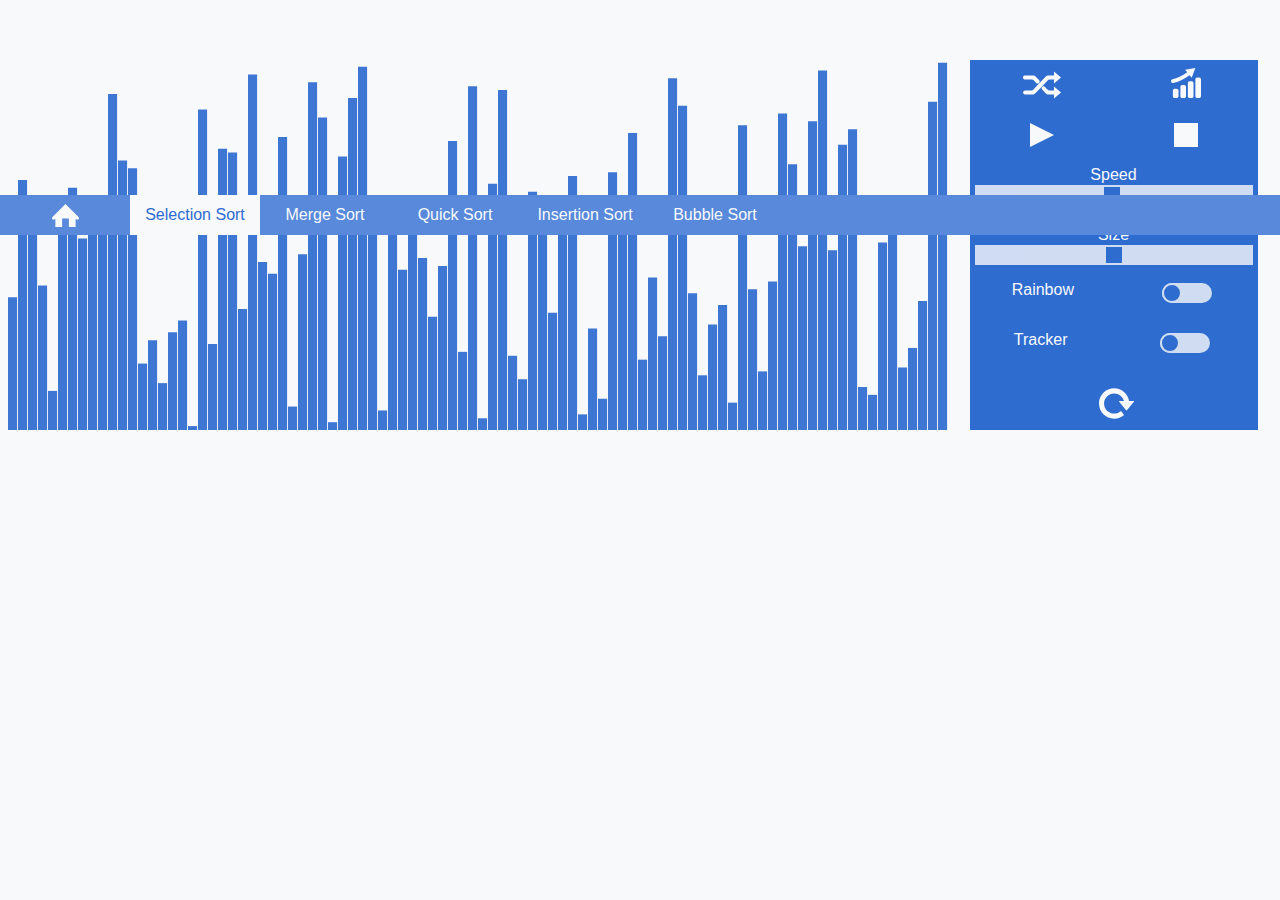
==== CondingChallenges/sorting/index.html @ 961c7ea8 "Added selection and merge sort" ====
<!DOCTYPE html>
<html lang="en">

<head>
  <meta charset="UTF-8">
  <meta name="viewport" content="width=device-width, initial-scale=1.0">
  <title> Sorting Algorithms </title>
  <link href="./sorts/css/main.css" rel="stylesheet" type="text/css">
</head>

<body>

  <nav>
    <ul>
      <li id="home">
        <svg width="27px" height="27px" viewBox="0 0 512 512">
          <path
            d="M502.625,328.563c-6.25,6.25-14.438,9.375-22.625,9.375s-16.375-3.125-22.625-9.375L448,319.188V475H320V315H192v160H64  V319.188l-9.375,9.375c-12.5,12.5-32.75,12.5-45.25,0s-12.5-32.75,0-45.25L256,36.688l246.625,246.625  C515.125,295.813,515.125,316.063,502.625,328.563z" />
        </svg>
      </li>
      <li id="Selection-sort">
        Selection Sort
      </li>
      <li id="Merge-sort">
        Merge Sort
      </li>
      <li id="Quick-sort">
        Quick Sort
      </li>
      <li id="Insertion-sort">
        Insertion Sort
      </li>
      <li id="Bubble-sort">
        Bubble Sort
      </li>
      <!-- <li id="options">
        <div>
          <svg width="32px" height="32px" viewBox="0 0 512 512">
            <path
              d="M462,280.72v-49.44l-46.414-16.48c-3.903-15.098-9.922-29.343-17.675-42.447l0.063-0.064l21.168-44.473l-34.96-34.96  l-44.471,21.167l-0.064,0.064c-13.104-7.753-27.352-13.772-42.447-17.673L280.72,50h-49.44L214.8,96.415  c-15.096,3.9-29.343,9.919-42.447,17.675l-0.064-0.066l-44.473-21.167l-34.96,34.96l21.167,44.473l0.066,0.064  c-7.755,13.104-13.774,27.352-17.675,42.447L50,231.28v49.44l46.415,16.48c3.9,15.096,9.921,29.343,17.675,42.447l-0.066,0.064  l-21.167,44.471l34.96,34.96l44.473-21.168l0.064-0.063c13.104,7.753,27.352,13.771,42.447,17.675L231.28,462h49.44l16.48-46.414  c15.096-3.903,29.343-9.922,42.447-17.675l0.064,0.063l44.471,21.168l34.96-34.96l-21.168-44.471l-0.063-0.064  c7.753-13.104,13.771-27.352,17.675-42.447L462,280.72z M256,338.4c-45.509,0-82.4-36.892-82.4-82.4c0-45.509,36.891-82.4,82.4-82.4  c45.509,0,82.4,36.891,82.4,82.4C338.4,301.509,301.509,338.4,256,338.4z" />
          </svg>
        </div>
        <div id="options-dropdown">
          <a href="#" class="dropdown-text">Dark Mode</a>
        </div>
      </li> -->
    </ul>
  </nav>

  <div id="sidebar">
    <button id="shuffle-btn">
      <svg width="100px" height="40px" viewBox="0 0 512 512">
        <path
          d="M409.434,82.96c30.04,25.7,60.08,51.42,89.971,77.29c-29.49,26.511-60.15,51.851-90.101,77.9   c0.07-17.43-0.11-34.851,0.061-52.271c-19,0.03-38-0.109-56.99,0.061c-9.13,0.02-17.72,4.58-23.87,11.16   c-54.55,56.779-109.21,113.46-163.74,170.26c-6.06,6.29-14.51,10.4-23.34,10.32c-34.689,0.22-69.39-0.17-104.069,0.229   c-12.891-0.38-23.95-12.06-23.94-24.89c-0.64-13.91,11.62-25.9,25.28-26.311c27.55-0.26,55.13,0.15,82.68-0.189   c10.05-0.061,18.9-5.92,25.24-13.32c53.72-55.939,107.5-111.83,161.25-167.75c6.04-6.59,14.72-10.65,23.68-10.85   c25.939-0.11,51.89,0.1,77.82-0.101C409.313,117.32,409.174,100.141,409.434,82.96z" />
        <path
          d="M32.764,134.48c37.5-0.311,75.131,0.03,112.69-0.08c9.68-0.43,19.54,3.2,26.12,10.43   c15.609,16.061,31.05,32.311,46.57,48.46c6.359,6.5,9.85,15.96,7.64,24.98c-2.41,11.04-12.98,19.819-24.36,19.71   c-7.729,0.35-14.85-3.59-20.54-8.48c-10.64-11.34-20.84-23.12-31.649-34.31c-6.19-6.3-15.09-9.41-23.83-9.29   c-27.99-0.12-55.98,0.08-83.971-0.09c-11.14-0.34-23.02-5.601-27.13-16.66C7.974,155.07,17.654,137.19,32.764,134.48z" />
        <path
          d="M261.554,278.17c9.67-7.729,24.83-6.609,33.36,2.32c11.689,11.98,23.13,24.21,34.83,36.18   c6.08,6.41,14.84,10.07,23.67,9.98c18.66-0.07,37.319,0.08,55.99-0.09c-0.19-17.11-0.07-34.221-0.04-51.33   c30.27,25.64,60.31,51.55,90.3,77.52c-29.95,25.95-60.061,51.71-90.221,77.41c-0.38-17.5,0.04-35.01-0.189-52.51   c-25.97-0.24-51.94-0.021-77.91-0.11c-8.95-0.08-17.57-4.35-23.56-10.91c-16.73-17.27-33.73-34.27-50.29-51.689   C247.904,304.471,250.034,286.36,261.554,278.17z" />
      </svg>
    </button>
    <button id="sort-btn">
      <svg width="100px" height="30px" viewBox="0 0 512 512" xml:space="preserve">
        <path
          d="M37.688,255.5c-1.938,0.344-3.844,0.5-5.719,0.5C16.781,256,3.313,245.125,0.5,229.688  c-3.125-17.406,8.438-34.063,25.844-37.188c78.344-14.125,162.5-54.063,250.344-118.219L239.75,29.469L416,0l-62.594,167.375  l-35.969-43.625C219.625,195.813,127.875,239.25,37.688,255.5z M96,352H64c-17.656,0-32,14.313-32,32v96c0,17.688,14.344,32,32,32  h32c17.688,0,32-14.313,32-32v-96C128,366.313,113.688,352,96,352z M352,224h-32c-17.688,0-32,14.313-32,32v224  c0,17.688,14.313,32,32,32h32c17.688,0,32-14.313,32-32V256C384,238.313,369.688,224,352,224z M480,160h-32  c-17.688,0-32,14.313-32,32v288c0,17.688,14.313,32,32,32h32c17.688,0,32-14.313,32-32V192C512,174.313,497.688,160,480,160z   M224,288h-32c-17.656,0-32,14.313-32,32v160c0,17.688,14.344,32,32,32h32c17.688,0,32-14.313,32-32V320  C256,302.313,241.688,288,224,288z" />
      </svg>
    </button>
    <button id="start-btn">
      <div class="triangle"></div>
    </button>
    <button id="stop-btn">
      <div class="square"></div>
    </button>

    <div id="speed-sld" class="slider">
      <label for="speed">Speed</label>
      <input type="range" step="1" min="1" value="50" max="100" id="speed">
    </div>

    <div id="size-sld" class="slider">
      <label for="size">Size</label>
      <input type="range" step="1" min="1" value="10" max="19" id="size">
    </div>

    <div id="color" class="checkbox">
      <label for="rainbow"> Rainbow </label>
      <input type="checkbox" id="rainbow">
    </div>

    <div id="track" class="checkbox">
      <label for="tracked"> Tracker </label>
      <input type="checkbox" id="tracked">
    </div>

    <button id="reset-btn">
      <svg width="35px" height="35px" viewBox="0 0 500 500" style="padding-left:6px;">
        <path d="M492.1,213.8h-62.2C412.6,111.5,323.6,33.5,216.5,33.5C97,33.5,0.1,130.5,0.1,250S97,466.5,216.5,466.5
	c54.5,0,104.3-20.2,142.3-53.4L314,356.2c-25.7,23.6-59.9,38.1-97.4,38.1c-79.6,0-144.3-64.7-144.3-144.3s64.7-144.3,144.3-144.3
	c67.1,0,123.4,46,139.5,108.1h-63c-7.9,0-10.3,5.1-5.3,11.2l95.8,117.9c5,6.2,13.1,6.2,18.2,0L497.6,225
	C502.4,218.9,500,213.8,492.1,213.8z" />
      </svg>

    </button>

  </div>

  <script src="./sorts/js/main.js" type="module"></script>
</body>

</html>
---- CondingChallenges/sorting/sorts/css/main.css ----
html {
  font-family: sans-serif;
}

body {
  background-color: #f7f9fb;
  transition: 500ms;
  padding: 0;
  margin: 0;
  display: grid;
  grid-template-columns: 15px auto 303px 15px;
  grid-template-rows: 40px auto;
  grid-template-areas: "nav nav nav nav" ". canvas sidebar .";
  grid-row-gap: 20px;
  grid-column-gap: 15px;
  opacity: 0;
  align-items: center;
  justify-content: center;
}

@media screen and (max-width: 635px) {
  body {
    background-color: #f7f9fb;
    transition: 500ms;
    padding: 0;
    margin: 0;
    display: grid;
    grid-template-columns: 15px auto 303px 15px;
    grid-template-rows: 40px auto auto;
    grid-template-areas: "nav nav nav nav" ". canvas canvas ." ". sidebar sidebar .";
    grid-row-gap: 20px;
    grid-column-gap: 15px;
    opacity: 0;
    align-items: center;
    justify-content: center;
  }
}
nav {
  height: 40px;
  width: 100%;
  transition: 400ms;
  grid-area: nav;
  position: fixed;
  z-index: 1;
}

nav:hover {
  grid-template-rows: 60px 300px;
  height: 60px;
}
nav:hover li {
  transform: translateY(10px);
}
nav:hover #home svg {
  width: 35px;
  height: 35px;
}
nav:hover #options svg {
  width: 39px;
  height: 39px;
}

ul {
  transition: 400ms;
  list-style-type: none;
  background-color: #5889DA;
  margin: 0;
  padding: 0;
  width: 100%;
  height: 100%;
  display: grid;
  grid-template-columns: repeat(6, 130px) auto 45px 10px;
  grid-template-rows: 40px;
  grid-template-areas: "home selection merge quick insertion bubble . options .";
}

li {
  transition: 400ms;
  display: flex;
  justify-content: center;
  align-items: center;
  color: #f7f9fb;
  background-color: #5889DA;
  font-size: 16px;
  cursor: default;
}

li:hover {
  background-color: #f7f9fb;
  color: #2F6CD0;
}
li:hover svg {
  fill: #5889DA;
}

li:active {
  background-color: #2F6CD0;
  color: #f7f9fb;
}
li:active svg {
  fill: #f7f9fb;
}

#home {
  grid-area: home;
}

#Selection-sort {
  grid-area: selection;
}

#Merge-sort {
  grid-area: merge;
}

#Quick-sort {
  grid-area: quick;
}

#Insertion-sort {
  grid-area: insertion;
}

#options {
  grid-area: options;
  display: inline-block;
  padding-top: 3px;
}

#options:hover #options-dropdown {
  height: auto;
}

#Bubble-sort {
  grid-area: bubble;
}

canvas {
  transition: 600ms;
  grid-area: canvas;
  opacity: 0;
}

.nav-active {
  background-color: #f7f9fb;
  color: #2F6CD0;
}

#sidebar {
  grid-area: sidebar;
  padding-right: 15px;
  display: grid;
  grid-template-columns: 50% 50%;
  grid-template-rows: repeat(2, 50px) repeat(2, 60px) repeat(3, 50px);
  grid-template-areas: "shuffle sort" "start stop" "speed speed" "size size" "color color" "track track" "reset reset";
  align-content: center;
  justify-content: stretch;
}

button {
  outline: none;
  transition: 500ms;
  border: none;
  border-color: #2F6CD0;
  border-width: 4px;
  border-style: solid;
  background-color: #2F6CD0;
  color: #f7f9fb;
  width: 100%;
  height: 50px;
  font-size: 16px;
}

button:hover {
  background-color: #f7f9fb;
  color: #2F6CD0;
}
button:hover .triangle {
  border-left: 24px solid #2F6CD0;
}
button:hover .square {
  background-color: #2F6CD0;
}
button:hover svg {
  padding-top: 0;
  fill: #2F6CD0;
}

button:active {
  background-color: #2F6CD0;
  color: #f7f9fb;
}
button:active .triangle {
  border-left: 24px solid #f7f9fb;
}
button:active .square {
  background-color: #f7f9fb;
}
button:active svg {
  fill: #f7f9fb;
}

input[type=range] {
  transition: 300ms;
  -webkit-appearance: none;
  -moz-appearance: none;
  appearance: none;
  margin: 0;
  height: 20px;
  width: 100%;
  background-color: #f7f9fb;
  opacity: 0.8;
}

input:hover {
  opacity: 1;
}

input::-webkit-slider-thumb {
  transition: 100ms;
  -webkit-appearance: none;
  -moz-appearance: none;
  appearance: none;
  background-color: #2F6CD0;
  width: 20px;
  height: 20px;
  border-style: solid;
  border-color: #f7f9fb;
  border-width: 2px;
}

input::-webkit-slider-thumb:hover {
  border-style: solid;
  border-color: #f7f9fb;
  border-width: 0px;
}

label {
  height: 20px;
  display: flex;
  justify-content: center;
  align-items: center;
}

.slider {
  padding: 5px 5px;
  background-color: #2F6CD0;
  color: #f7f9fb;
  text-align: center;
}

#shuffle-btn {
  grid-area: shuffle;
}

#sort-btn {
  grid-area: sort;
}

#start-btn {
  grid-area: start;
}

#stop-btn {
  grid-area: stop;
}

#speed-sld {
  grid-area: speed;
}

#size-sld {
  grid-area: size;
}

#reset-btn {
  grid-area: reset;
}

#color {
  grid-area: color;
}

#track {
  grid-area: track;
}

.checkbox {
  background-color: #2F6CD0;
  color: #f7f9fb;
  display: flex;
  justify-content: space-around;
}

input[type=checkbox] {
  transition: 500ms;
  -webkit-appearance: none;
  -moz-appearance: none;
  appearance: none;
  outline: none;
  width: 50px;
  height: 20px;
  background-color: #f7f9fb;
  border-radius: 20px;
  opacity: 0.8;
}

input[type=checkbox]::before {
  transition: 300ms;
  display: inline-block;
  content: "";
  width: 16px;
  height: 16px;
  border-radius: 100%;
  background-color: #2F6CD0;
  border-style: solid;
  border-color: #f7f9fb;
  border-width: 2px;
  transform: translateX(0);
}

input[type=checkbox]:hover {
  opacity: 1;
}

input[type=checkbox]:checked:before {
  display: inline-block;
  transform: translateX(30px);
}

.triangle {
  width: 0;
  height: 0;
  border-top: 12px solid transparent;
  border-left: 24px solid #f7f9fb;
  border-bottom: 12px solid transparent;
  margin: auto;
}

.square {
  height: 24px;
  width: 24px;
  background-color: #f7f9fb;
  margin: auto;
}

svg {
  transition: 400ms;
  fill: #f7f9fb;
}

#options-dropdown {
  transition: 300ms;
  height: 0px;
  width: 160px;
  position: absolute;
  right: 0;
  z-index: 1;
  overflow: hidden;
  background-color: #2F6CD0;
}

.dropdown-text {
  height: 100px;
}

/*# sourceMappingURL=main.css.map */
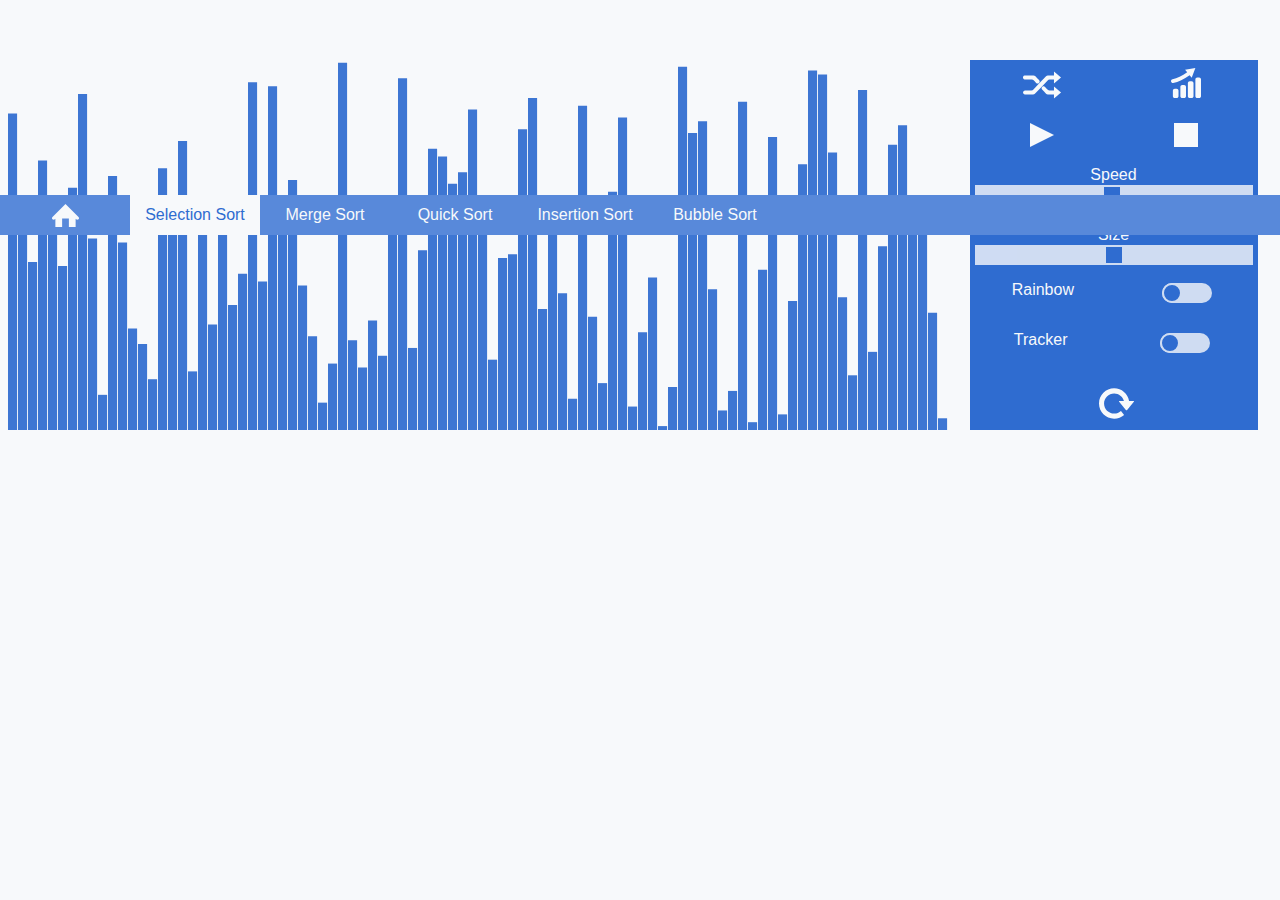
==== commit 2eb72a58: "All sorting algorithms are done" ====
--- a/CondingChallenges/sorting/index.html
+++ b/CondingChallenges/sorting/index.html
@@ -33,17 +33,6 @@
       <li id="Bubble-sort">
         Bubble Sort
       </li>
-      <!-- <li id="options">
-        <div>
-          <svg width="32px" height="32px" viewBox="0 0 512 512">
-            <path
-              d="M462,280.72v-49.44l-46.414-16.48c-3.903-15.098-9.922-29.343-17.675-42.447l0.063-0.064l21.168-44.473l-34.96-34.96  l-44.471,21.167l-0.064,0.064c-13.104-7.753-27.352-13.772-42.447-17.673L280.72,50h-49.44L214.8,96.415  c-15.096,3.9-29.343,9.919-42.447,17.675l-0.064-0.066l-44.473-21.167l-34.96,34.96l21.167,44.473l0.066,0.064  c-7.755,13.104-13.774,27.352-17.675,42.447L50,231.28v49.44l46.415,16.48c3.9,15.096,9.921,29.343,17.675,42.447l-0.066,0.064  l-21.167,44.471l34.96,34.96l44.473-21.168l0.064-0.063c13.104,7.753,27.352,13.771,42.447,17.675L231.28,462h49.44l16.48-46.414  c15.096-3.903,29.343-9.922,42.447-17.675l0.064,0.063l44.471,21.168l34.96-34.96l-21.168-44.471l-0.063-0.064  c7.753-13.104,13.771-27.352,17.675-42.447L462,280.72z M256,338.4c-45.509,0-82.4-36.892-82.4-82.4c0-45.509,36.891-82.4,82.4-82.4  c45.509,0,82.4,36.891,82.4,82.4C338.4,301.509,301.509,338.4,256,338.4z" />
-          </svg>
-        </div>
-        <div id="options-dropdown">
-          <a href="#" class="dropdown-text">Dark Mode</a>
-        </div>
-      </li> -->
     </ul>
   </nav>
 
--- a/CondingChallenges/sorting/sorts/css/main.css
+++ b/CondingChallenges/sorting/sorts/css/main.css
@@ -349,19 +349,4 @@
   fill: #f7f9fb;
 }
 
-#options-dropdown {
-  transition: 300ms;
-  height: 0px;
-  width: 160px;
-  position: absolute;
-  right: 0;
-  z-index: 1;
-  overflow: hidden;
-  background-color: #2F6CD0;
-}
-
-.dropdown-text {
-  height: 100px;
-}
-
 /*# sourceMappingURL=main.css.map */
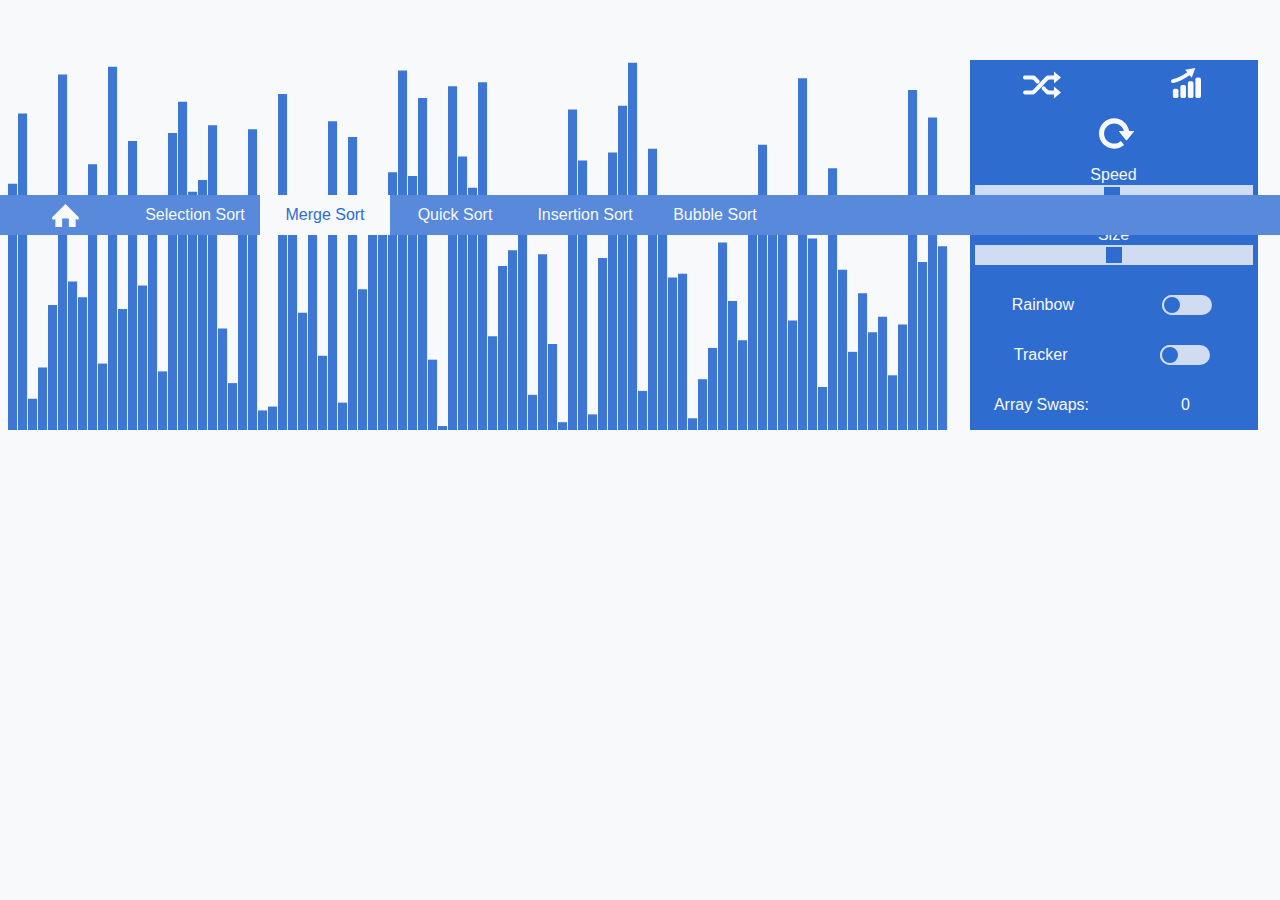
==== commit 469193ec: "Fixed all issues, added array comparison tracker to html" ====
--- a/CondingChallenges/sorting/index.html
+++ b/CondingChallenges/sorting/index.html
@@ -47,17 +47,12 @@
           d="M261.554,278.17c9.67-7.729,24.83-6.609,33.36,2.32c11.689,11.98,23.13,24.21,34.83,36.18   c6.08,6.41,14.84,10.07,23.67,9.98c18.66-0.07,37.319,0.08,55.99-0.09c-0.19-17.11-0.07-34.221-0.04-51.33   c30.27,25.64,60.31,51.55,90.3,77.52c-29.95,25.95-60.061,51.71-90.221,77.41c-0.38-17.5,0.04-35.01-0.189-52.51   c-25.97-0.24-51.94-0.021-77.91-0.11c-8.95-0.08-17.57-4.35-23.56-10.91c-16.73-17.27-33.73-34.27-50.29-51.689   C247.904,304.471,250.034,286.36,261.554,278.17z" />
       </svg>
     </button>
+
     <button id="sort-btn">
       <svg width="100px" height="30px" viewBox="0 0 512 512" xml:space="preserve">
         <path
           d="M37.688,255.5c-1.938,0.344-3.844,0.5-5.719,0.5C16.781,256,3.313,245.125,0.5,229.688  c-3.125-17.406,8.438-34.063,25.844-37.188c78.344-14.125,162.5-54.063,250.344-118.219L239.75,29.469L416,0l-62.594,167.375  l-35.969-43.625C219.625,195.813,127.875,239.25,37.688,255.5z M96,352H64c-17.656,0-32,14.313-32,32v96c0,17.688,14.344,32,32,32  h32c17.688,0,32-14.313,32-32v-96C128,366.313,113.688,352,96,352z M352,224h-32c-17.688,0-32,14.313-32,32v224  c0,17.688,14.313,32,32,32h32c17.688,0,32-14.313,32-32V256C384,238.313,369.688,224,352,224z M480,160h-32  c-17.688,0-32,14.313-32,32v288c0,17.688,14.313,32,32,32h32c17.688,0,32-14.313,32-32V192C512,174.313,497.688,160,480,160z   M224,288h-32c-17.656,0-32,14.313-32,32v160c0,17.688,14.344,32,32,32h32c17.688,0,32-14.313,32-32V320  C256,302.313,241.688,288,224,288z" />
       </svg>
-    </button>
-    <button id="start-btn">
-      <div class="triangle"></div>
-    </button>
-    <button id="stop-btn">
-      <div class="square"></div>
     </button>
 
     <div id="speed-sld" class="slider">
@@ -80,6 +75,12 @@
       <input type="checkbox" id="tracked">
     </div>
 
+    <div id="swap">
+    Array Swaps:
+    </div>
+
+    <div id="swap-counter">0</div>
+
     <button id="reset-btn">
       <svg width="35px" height="35px" viewBox="0 0 500 500" style="padding-left:6px;">
         <path d="M492.1,213.8h-62.2C412.6,111.5,323.6,33.5,216.5,33.5C97,33.5,0.1,130.5,0.1,250S97,466.5,216.5,466.5
@@ -87,7 +88,6 @@
 	c67.1,0,123.4,46,139.5,108.1h-63c-7.9,0-10.3,5.1-5.3,11.2l95.8,117.9c5,6.2,13.1,6.2,18.2,0L497.6,225
 	C502.4,218.9,500,213.8,492.1,213.8z" />
       </svg>
-
     </button>
 
   </div>
--- a/CondingChallenges/sorting/sorts/css/main.css
+++ b/CondingChallenges/sorting/sorts/css/main.css
@@ -148,13 +148,12 @@
 
 #sidebar {
   grid-area: sidebar;
+  place-self: center stretch;
   padding-right: 15px;
   display: grid;
   grid-template-columns: 50% 50%;
   grid-template-rows: repeat(2, 50px) repeat(2, 60px) repeat(3, 50px);
-  grid-template-areas: "shuffle sort" "start stop" "speed speed" "size size" "color color" "track track" "reset reset";
-  align-content: center;
-  justify-content: stretch;
+  grid-template-areas: "shuffle sort" "reset reset" "speed speed" "size size" "color color" "track track" "swap count";
 }
 
 button {
@@ -285,11 +284,31 @@
   grid-area: track;
 }
 
+#swap {
+  grid-area: swap;
+  background-color: #2F6CD0;
+  color: #f7f9fb;
+  display: flex;
+  justify-content: space-evenly;
+  align-items: center;
+}
+
+#swap-counter {
+  grid-area: count;
+  background-color: #2F6CD0;
+  color: #f7f9fb;
+  display: flex;
+  justify-content: space-evenly;
+  align-items: center;
+  font-size: 16px;
+}
+
 .checkbox {
   background-color: #2F6CD0;
   color: #f7f9fb;
   display: flex;
   justify-content: space-around;
+  align-items: center;
 }
 
 input[type=checkbox] {
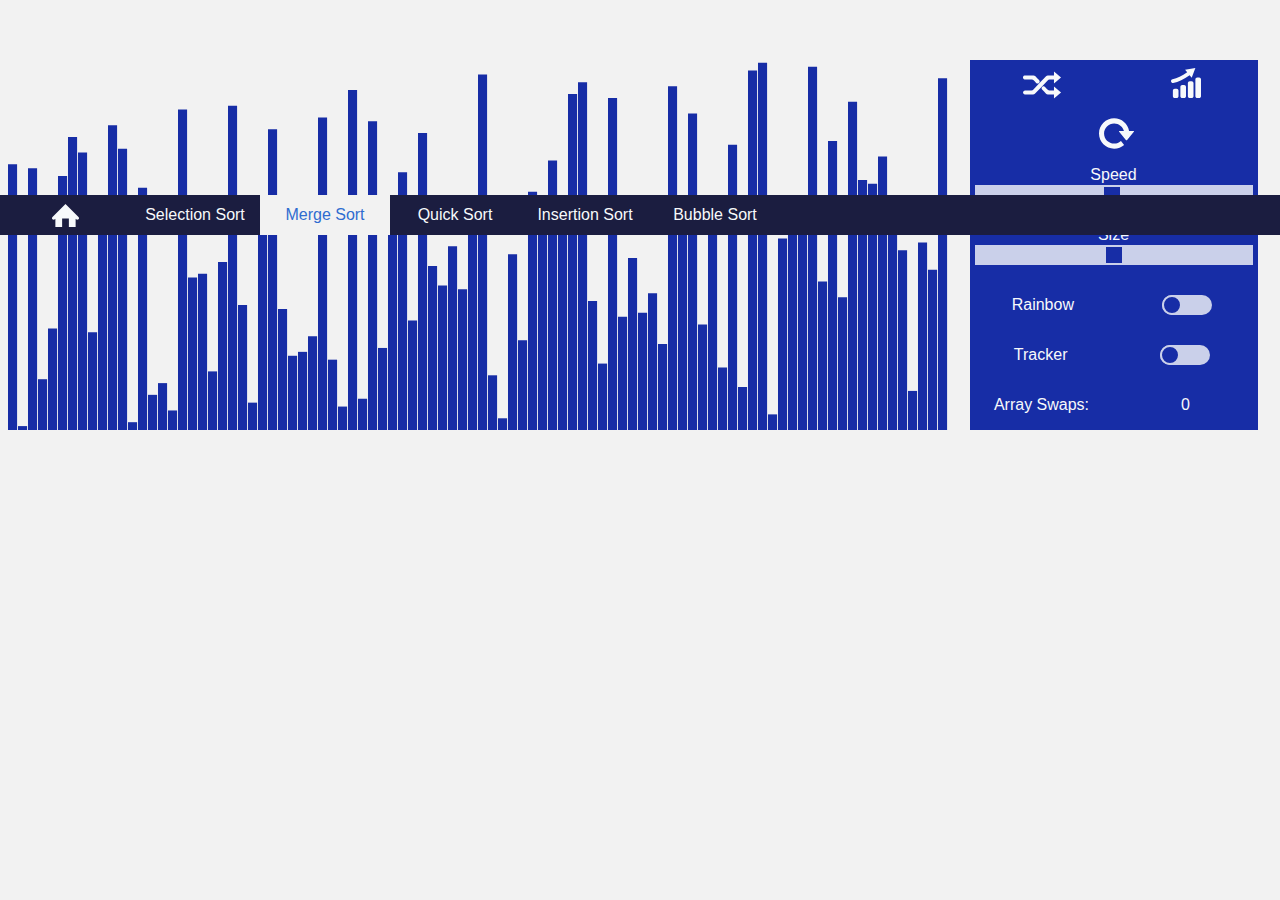
==== commit c0545f22: "Finished Logic" ====
--- a/CondingChallenges/sorting/index.html
+++ b/CondingChallenges/sorting/index.html
@@ -39,11 +39,11 @@
   <div id="sidebar">
     <button id="shuffle-btn">
       <svg width="100px" height="40px" viewBox="0 0 512 512">
-        <path
+        <path class="shuffle-path"
           d="M409.434,82.96c30.04,25.7,60.08,51.42,89.971,77.29c-29.49,26.511-60.15,51.851-90.101,77.9   c0.07-17.43-0.11-34.851,0.061-52.271c-19,0.03-38-0.109-56.99,0.061c-9.13,0.02-17.72,4.58-23.87,11.16   c-54.55,56.779-109.21,113.46-163.74,170.26c-6.06,6.29-14.51,10.4-23.34,10.32c-34.689,0.22-69.39-0.17-104.069,0.229   c-12.891-0.38-23.95-12.06-23.94-24.89c-0.64-13.91,11.62-25.9,25.28-26.311c27.55-0.26,55.13,0.15,82.68-0.189   c10.05-0.061,18.9-5.92,25.24-13.32c53.72-55.939,107.5-111.83,161.25-167.75c6.04-6.59,14.72-10.65,23.68-10.85   c25.939-0.11,51.89,0.1,77.82-0.101C409.313,117.32,409.174,100.141,409.434,82.96z" />
-        <path
+        <path class="shuffle-path"
           d="M32.764,134.48c37.5-0.311,75.131,0.03,112.69-0.08c9.68-0.43,19.54,3.2,26.12,10.43   c15.609,16.061,31.05,32.311,46.57,48.46c6.359,6.5,9.85,15.96,7.64,24.98c-2.41,11.04-12.98,19.819-24.36,19.71   c-7.729,0.35-14.85-3.59-20.54-8.48c-10.64-11.34-20.84-23.12-31.649-34.31c-6.19-6.3-15.09-9.41-23.83-9.29   c-27.99-0.12-55.98,0.08-83.971-0.09c-11.14-0.34-23.02-5.601-27.13-16.66C7.974,155.07,17.654,137.19,32.764,134.48z" />
-        <path
+        <path class="shuffle-path" 
           d="M261.554,278.17c9.67-7.729,24.83-6.609,33.36,2.32c11.689,11.98,23.13,24.21,34.83,36.18   c6.08,6.41,14.84,10.07,23.67,9.98c18.66-0.07,37.319,0.08,55.99-0.09c-0.19-17.11-0.07-34.221-0.04-51.33   c30.27,25.64,60.31,51.55,90.3,77.52c-29.95,25.95-60.061,51.71-90.221,77.41c-0.38-17.5,0.04-35.01-0.189-52.51   c-25.97-0.24-51.94-0.021-77.91-0.11c-8.95-0.08-17.57-4.35-23.56-10.91c-16.73-17.27-33.73-34.27-50.29-51.689   C247.904,304.471,250.034,286.36,261.554,278.17z" />
       </svg>
     </button>
--- a/CondingChallenges/sorting/sorts/css/main.css
+++ b/CondingChallenges/sorting/sorts/css/main.css
@@ -3,8 +3,8 @@
 }
 
 body {
-  background-color: #f7f9fb;
-  transition: 500ms;
+  background-color: #F2F2F2;
+  transition: 500ms ease-out;
   padding: 0;
   margin: 0;
   display: grid;
@@ -20,8 +20,8 @@
 
 @media screen and (max-width: 635px) {
   body {
-    background-color: #f7f9fb;
-    transition: 500ms;
+    background-color: #F2F2F2;
+    transition: 500ms ease-out;
     padding: 0;
     margin: 0;
     display: grid;
@@ -38,7 +38,7 @@
 nav {
   height: 40px;
   width: 100%;
-  transition: 400ms;
+  transition: 300ms ease-out;
   grid-area: nav;
   position: fixed;
   z-index: 1;
@@ -61,9 +61,9 @@
 }
 
 ul {
-  transition: 400ms;
+  transition: 300ms ease-out;
   list-style-type: none;
-  background-color: #5889DA;
+  background-color: #1B1D40;
   margin: 0;
   padding: 0;
   width: 100%;
@@ -75,30 +75,30 @@
 }
 
 li {
-  transition: 400ms;
+  transition: 300ms ease-out;
   display: flex;
   justify-content: center;
   align-items: center;
   color: #f7f9fb;
-  background-color: #5889DA;
+  background-color: #1B1D40;
   font-size: 16px;
   cursor: default;
 }
 
 li:hover {
-  background-color: #f7f9fb;
+  background-color: #F2F2F2;
   color: #2F6CD0;
 }
 li:hover svg {
-  fill: #5889DA;
+  fill: #1B1D40;
 }
 
 li:active {
-  background-color: #2F6CD0;
-  color: #f7f9fb;
+  background-color: #1B1D40;
+  color: #F2F2F2;
 }
 li:active svg {
-  fill: #f7f9fb;
+  fill: #F2F2F2;
 }
 
 #home {
@@ -136,13 +136,13 @@
 }
 
 canvas {
-  transition: 600ms;
+  transition: 500ms ease-out;
   grid-area: canvas;
   opacity: 0;
 }
 
 .nav-active {
-  background-color: #f7f9fb;
+  background-color: #F2F2F2;
   color: #2F6CD0;
 }
 
@@ -158,12 +158,12 @@
 
 button {
   outline: none;
-  transition: 500ms;
+  transition: 300ms ease-out;
   border: none;
-  border-color: #2F6CD0;
+  border-color: #172DA6;
   border-width: 4px;
   border-style: solid;
-  background-color: #2F6CD0;
+  background-color: #172DA6;
   color: #f7f9fb;
   width: 100%;
   height: 50px;
@@ -172,35 +172,35 @@
 
 button:hover {
   background-color: #f7f9fb;
-  color: #2F6CD0;
+  color: #172DA6;
 }
 button:hover .triangle {
-  border-left: 24px solid #2F6CD0;
+  border-left: 24px solid #172DA6;
 }
 button:hover .square {
-  background-color: #2F6CD0;
+  background-color: #172DA6;
 }
 button:hover svg {
   padding-top: 0;
-  fill: #2F6CD0;
+  fill: #172DA6;
 }
 
 button:active {
-  background-color: #2F6CD0;
+  background-color: #172DA6;
   color: #f7f9fb;
 }
 button:active .triangle {
-  border-left: 24px solid #f7f9fb;
+  border-left: 24px solid #F2F2F2;
 }
 button:active .square {
-  background-color: #f7f9fb;
+  background-color: #F2F2F2;
 }
 button:active svg {
-  fill: #f7f9fb;
+  fill: #F2F2F2;
 }
 
 input[type=range] {
-  transition: 300ms;
+  transition: 300ms ease-out;
   -webkit-appearance: none;
   -moz-appearance: none;
   appearance: none;
@@ -216,11 +216,11 @@
 }
 
 input::-webkit-slider-thumb {
-  transition: 100ms;
+  transition: 300ms ease-out;
   -webkit-appearance: none;
   -moz-appearance: none;
   appearance: none;
-  background-color: #2F6CD0;
+  background-color: #172DA6;
   width: 20px;
   height: 20px;
   border-style: solid;
@@ -243,7 +243,7 @@
 
 .slider {
   padding: 5px 5px;
-  background-color: #2F6CD0;
+  background-color: #172DA6;
   color: #f7f9fb;
   text-align: center;
 }
@@ -276,6 +276,13 @@
   grid-area: reset;
 }
 
+#reset-btn:hover svg {
+  transform: rotate(180deg);
+}
+#reset-btn:hover:active svg {
+  transform: rotate(360deg);
+}
+
 #color {
   grid-area: color;
 }
@@ -286,7 +293,7 @@
 
 #swap {
   grid-area: swap;
-  background-color: #2F6CD0;
+  background-color: #172DA6;
   color: #f7f9fb;
   display: flex;
   justify-content: space-evenly;
@@ -295,7 +302,7 @@
 
 #swap-counter {
   grid-area: count;
-  background-color: #2F6CD0;
+  background-color: #172DA6;
   color: #f7f9fb;
   display: flex;
   justify-content: space-evenly;
@@ -304,7 +311,7 @@
 }
 
 .checkbox {
-  background-color: #2F6CD0;
+  background-color: #172DA6;
   color: #f7f9fb;
   display: flex;
   justify-content: space-around;
@@ -312,7 +319,7 @@
 }
 
 input[type=checkbox] {
-  transition: 500ms;
+  transition: 300ms ease-out;
   -webkit-appearance: none;
   -moz-appearance: none;
   appearance: none;
@@ -325,13 +332,13 @@
 }
 
 input[type=checkbox]::before {
-  transition: 300ms;
+  transition: 300ms ease-out;
   display: inline-block;
   content: "";
   width: 16px;
   height: 16px;
   border-radius: 100%;
-  background-color: #2F6CD0;
+  background-color: #172DA6;
   border-style: solid;
   border-color: #f7f9fb;
   border-width: 2px;
@@ -364,7 +371,7 @@
 }
 
 svg {
-  transition: 400ms;
+  transition: 300ms ease-out;
   fill: #f7f9fb;
 }
 
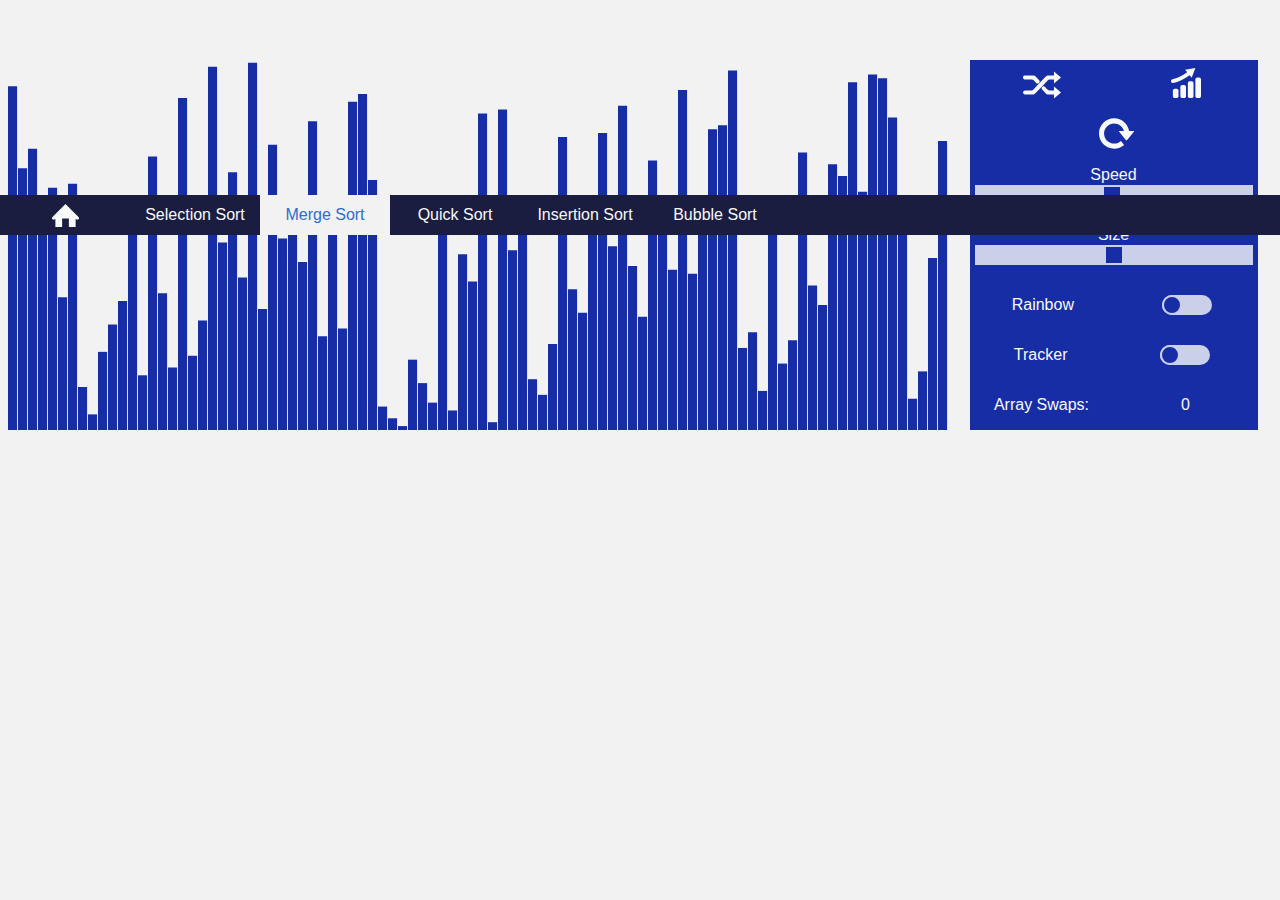
==== commit 816129d6: "TO-DO" ====
--- a/CondingChallenges/sorting/index.html
+++ b/CondingChallenges/sorting/index.html
@@ -43,7 +43,7 @@
           d="M409.434,82.96c30.04,25.7,60.08,51.42,89.971,77.29c-29.49,26.511-60.15,51.851-90.101,77.9   c0.07-17.43-0.11-34.851,0.061-52.271c-19,0.03-38-0.109-56.99,0.061c-9.13,0.02-17.72,4.58-23.87,11.16   c-54.55,56.779-109.21,113.46-163.74,170.26c-6.06,6.29-14.51,10.4-23.34,10.32c-34.689,0.22-69.39-0.17-104.069,0.229   c-12.891-0.38-23.95-12.06-23.94-24.89c-0.64-13.91,11.62-25.9,25.28-26.311c27.55-0.26,55.13,0.15,82.68-0.189   c10.05-0.061,18.9-5.92,25.24-13.32c53.72-55.939,107.5-111.83,161.25-167.75c6.04-6.59,14.72-10.65,23.68-10.85   c25.939-0.11,51.89,0.1,77.82-0.101C409.313,117.32,409.174,100.141,409.434,82.96z" />
         <path class="shuffle-path"
           d="M32.764,134.48c37.5-0.311,75.131,0.03,112.69-0.08c9.68-0.43,19.54,3.2,26.12,10.43   c15.609,16.061,31.05,32.311,46.57,48.46c6.359,6.5,9.85,15.96,7.64,24.98c-2.41,11.04-12.98,19.819-24.36,19.71   c-7.729,0.35-14.85-3.59-20.54-8.48c-10.64-11.34-20.84-23.12-31.649-34.31c-6.19-6.3-15.09-9.41-23.83-9.29   c-27.99-0.12-55.98,0.08-83.971-0.09c-11.14-0.34-23.02-5.601-27.13-16.66C7.974,155.07,17.654,137.19,32.764,134.48z" />
-        <path class="shuffle-path" 
+        <path class="shuffle-path"
           d="M261.554,278.17c9.67-7.729,24.83-6.609,33.36,2.32c11.689,11.98,23.13,24.21,34.83,36.18   c6.08,6.41,14.84,10.07,23.67,9.98c18.66-0.07,37.319,0.08,55.99-0.09c-0.19-17.11-0.07-34.221-0.04-51.33   c30.27,25.64,60.31,51.55,90.3,77.52c-29.95,25.95-60.061,51.71-90.221,77.41c-0.38-17.5,0.04-35.01-0.189-52.51   c-25.97-0.24-51.94-0.021-77.91-0.11c-8.95-0.08-17.57-4.35-23.56-10.91c-16.73-17.27-33.73-34.27-50.29-51.689   C247.904,304.471,250.034,286.36,261.554,278.17z" />
       </svg>
     </button>
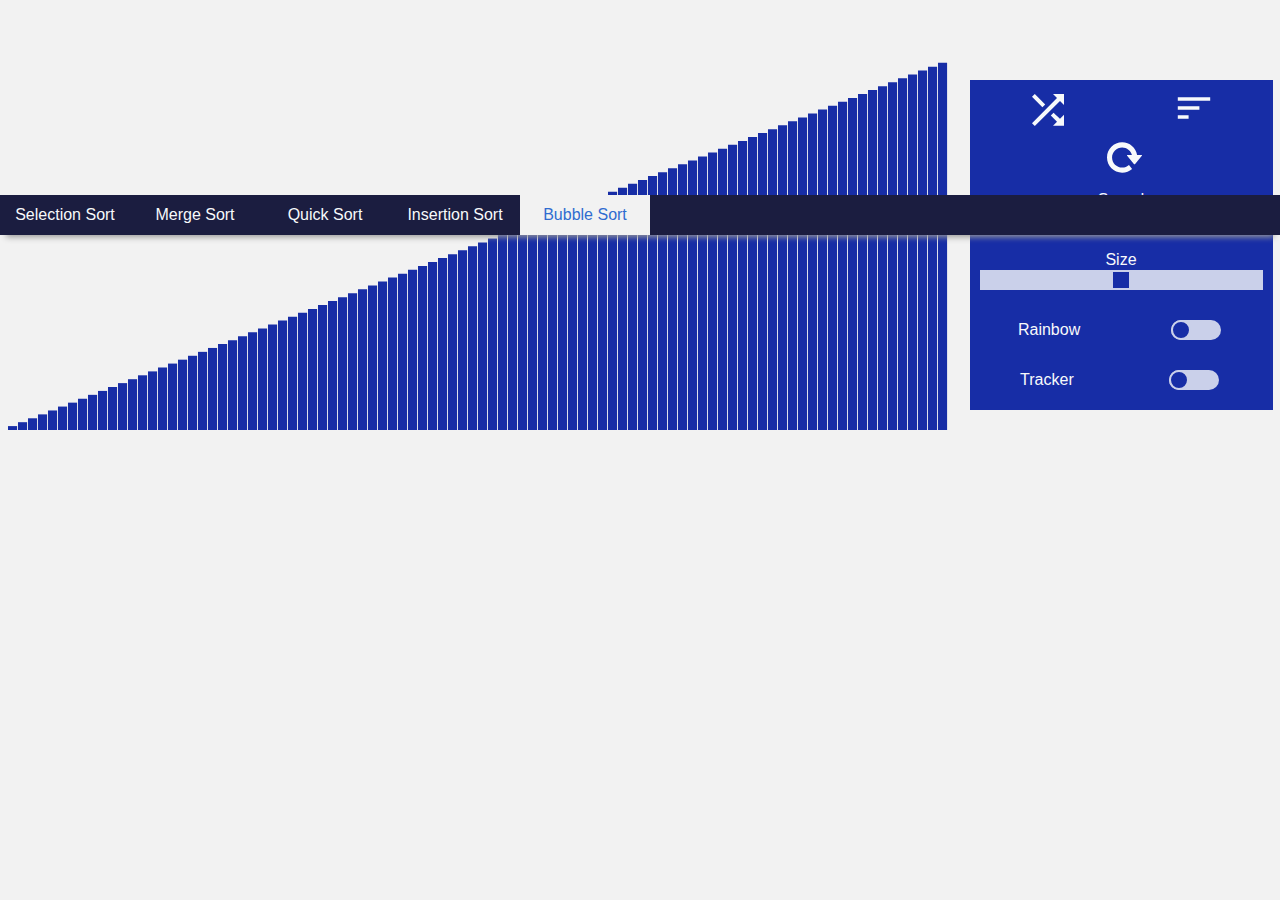
==== commit 999bc700: "Organised fole system" ====
--- a/CondingChallenges/sorting/index.html
+++ b/CondingChallenges/sorting/index.html
@@ -2,97 +2,82 @@
 <html lang="en">
 
 <head>
-  <meta charset="UTF-8">
-  <meta name="viewport" content="width=device-width, initial-scale=1.0">
-  <title> Sorting Algorithms </title>
-  <link href="./sorts/css/main.css" rel="stylesheet" type="text/css">
+    <meta charset="UTF-8">
+    <meta name="viewport" content="width=device-width, initial-scale=1.0">
+    <title> Sorting Algorithms </title>
+    <link href="./css/main.css" rel="stylesheet" type="text/css">
 </head>
 
 <body>
 
-  <nav>
-    <ul>
-      <li id="home">
-        <svg width="27px" height="27px" viewBox="0 0 512 512">
-          <path
-            d="M502.625,328.563c-6.25,6.25-14.438,9.375-22.625,9.375s-16.375-3.125-22.625-9.375L448,319.188V475H320V315H192v160H64  V319.188l-9.375,9.375c-12.5,12.5-32.75,12.5-45.25,0s-12.5-32.75,0-45.25L256,36.688l246.625,246.625  C515.125,295.813,515.125,316.063,502.625,328.563z" />
-        </svg>
-      </li>
-      <li id="Selection-sort">
-        Selection Sort
-      </li>
-      <li id="Merge-sort">
-        Merge Sort
-      </li>
-      <li id="Quick-sort">
-        Quick Sort
-      </li>
-      <li id="Insertion-sort">
-        Insertion Sort
-      </li>
-      <li id="Bubble-sort">
-        Bubble Sort
-      </li>
-    </ul>
-  </nav>
+    <nav>
+        <ul class="row">
+            <li id="Selection-sort" class="nav-element">
+                Selection Sort
+            </li>
+            <li id="Merge-sort" class="nav-element">
+                Merge Sort
+            </li>
+            <li id="Quick-sort" class="nav-element">
+                Quick Sort
+            </li>
+            <li id="Insertion-sort" class="nav-element">
+                Insertion Sort
+            </li>
+            <li id="Bubble-sort" class="nav-element">
+                Bubble Sort
+            </li>
+        </ul>
+    </nav>
 
-  <div id="sidebar">
-    <button id="shuffle-btn">
-      <svg width="100px" height="40px" viewBox="0 0 512 512">
-        <path class="shuffle-path"
-          d="M409.434,82.96c30.04,25.7,60.08,51.42,89.971,77.29c-29.49,26.511-60.15,51.851-90.101,77.9   c0.07-17.43-0.11-34.851,0.061-52.271c-19,0.03-38-0.109-56.99,0.061c-9.13,0.02-17.72,4.58-23.87,11.16   c-54.55,56.779-109.21,113.46-163.74,170.26c-6.06,6.29-14.51,10.4-23.34,10.32c-34.689,0.22-69.39-0.17-104.069,0.229   c-12.891-0.38-23.95-12.06-23.94-24.89c-0.64-13.91,11.62-25.9,25.28-26.311c27.55-0.26,55.13,0.15,82.68-0.189   c10.05-0.061,18.9-5.92,25.24-13.32c53.72-55.939,107.5-111.83,161.25-167.75c6.04-6.59,14.72-10.65,23.68-10.85   c25.939-0.11,51.89,0.1,77.82-0.101C409.313,117.32,409.174,100.141,409.434,82.96z" />
-        <path class="shuffle-path"
-          d="M32.764,134.48c37.5-0.311,75.131,0.03,112.69-0.08c9.68-0.43,19.54,3.2,26.12,10.43   c15.609,16.061,31.05,32.311,46.57,48.46c6.359,6.5,9.85,15.96,7.64,24.98c-2.41,11.04-12.98,19.819-24.36,19.71   c-7.729,0.35-14.85-3.59-20.54-8.48c-10.64-11.34-20.84-23.12-31.649-34.31c-6.19-6.3-15.09-9.41-23.83-9.29   c-27.99-0.12-55.98,0.08-83.971-0.09c-11.14-0.34-23.02-5.601-27.13-16.66C7.974,155.07,17.654,137.19,32.764,134.48z" />
-        <path class="shuffle-path"
-          d="M261.554,278.17c9.67-7.729,24.83-6.609,33.36,2.32c11.689,11.98,23.13,24.21,34.83,36.18   c6.08,6.41,14.84,10.07,23.67,9.98c18.66-0.07,37.319,0.08,55.99-0.09c-0.19-17.11-0.07-34.221-0.04-51.33   c30.27,25.64,60.31,51.55,90.3,77.52c-29.95,25.95-60.061,51.71-90.221,77.41c-0.38-17.5,0.04-35.01-0.189-52.51   c-25.97-0.24-51.94-0.021-77.91-0.11c-8.95-0.08-17.57-4.35-23.56-10.91c-16.73-17.27-33.73-34.27-50.29-51.689   C247.904,304.471,250.034,286.36,261.554,278.17z" />
-      </svg>
-    </button>
+    <div id="sidebar" class="column">
+        <div class="row center">
+            <button id="shuffle-btn">
+                <svg width="32px" viewBox="0 0 24 24">
+                    <path
+                        d="M9.9,7.8,2.1,0,0,2.1,7.8,9.9ZM15.75,0l3,3L0,21.9,2.1,24,21,5.25l3,3V0Zm.45,14.1-2.1,2.1,4.65,4.65-3,3H24V15.6l-3,3C21,18.75,16.2,14.1,16.2,14.1Z" />
+                </svg>
+            </button>
 
-    <button id="sort-btn">
-      <svg width="100px" height="30px" viewBox="0 0 512 512" xml:space="preserve">
-        <path
-          d="M37.688,255.5c-1.938,0.344-3.844,0.5-5.719,0.5C16.781,256,3.313,245.125,0.5,229.688  c-3.125-17.406,8.438-34.063,25.844-37.188c78.344-14.125,162.5-54.063,250.344-118.219L239.75,29.469L416,0l-62.594,167.375  l-35.969-43.625C219.625,195.813,127.875,239.25,37.688,255.5z M96,352H64c-17.656,0-32,14.313-32,32v96c0,17.688,14.344,32,32,32  h32c17.688,0,32-14.313,32-32v-96C128,366.313,113.688,352,96,352z M352,224h-32c-17.688,0-32,14.313-32,32v224  c0,17.688,14.313,32,32,32h32c17.688,0,32-14.313,32-32V256C384,238.313,369.688,224,352,224z M480,160h-32  c-17.688,0-32,14.313-32,32v288c0,17.688,14.313,32,32,32h32c17.688,0,32-14.313,32-32V192C512,174.313,497.688,160,480,160z   M224,288h-32c-17.656,0-32,14.313-32,32v160c0,17.688,14.344,32,32,32h32c17.688,0,32-14.313,32-32V320  C256,302.313,241.688,288,224,288z" />
-      </svg>
-    </button>
+            <button id="sort-btn">
+                <svg height="36" viewBox="0 2 24 20" width="48">
+                    <path d="M3 18h6v-2H3v2zM3 6v2h18V6H3zm0 7h12v-2H3v2z" />
+                    <path d="M0 0h24v24H0z" fill="none" /></svg>
+            </button>
+        </div>
 
-    <div id="speed-sld" class="slider">
-      <label for="speed">Speed</label>
-      <input type="range" step="1" min="1" value="50" max="100" id="speed">
+        <button id="reset-btn">
+            <svg width="35px" height="35px" viewBox="0 0 500 500" style="padding-left:6px;">
+                <path d="M492.1,213.8h-62.2C412.6,111.5,323.6,33.5,216.5,33.5C97,33.5,0.1,130.5,0.1,250S97,466.5,216.5,466.5
+c54.5,0,104.3-20.2,142.3-53.4L314,356.2c-25.7,23.6-59.9,38.1-97.4,38.1c-79.6,0-144.3-64.7-144.3-144.3s64.7-144.3,144.3-144.3
+c67.1,0,123.4,46,139.5,108.1h-63c-7.9,0-10.3,5.1-5.3,11.2l95.8,117.9c5,6.2,13.1,6.2,18.2,0L497.6,225
+C502.4,218.9,500,213.8,492.1,213.8z" />
+            </svg>
+        </button>
+
+        <div id="speed-sld" class="slider">
+            <label for="speed">Speed</label>
+            <input type="range" step="1" min="1" value="50" max="100" id="speed">
+        </div>
+
+        <div id="size-sld" class="slider">
+            <label for="size">Size</label>
+            <input type="range" step="1" min="1" value="10" max="19" id="size">
+        </div>
+
+        <div id="color" class="checkbox">
+            <label for="rainbow"> Rainbow </label>
+            <input type="checkbox" id="rainbow">
+        </div>
+
+        <div id="track" class="checkbox">
+            <label for="tracked"> Tracker </label>
+            <input type="checkbox" id="tracked">
+        </div>
+
     </div>
 
-    <div id="size-sld" class="slider">
-      <label for="size">Size</label>
-      <input type="range" step="1" min="1" value="10" max="19" id="size">
-    </div>
-
-    <div id="color" class="checkbox">
-      <label for="rainbow"> Rainbow </label>
-      <input type="checkbox" id="rainbow">
-    </div>
-
-    <div id="track" class="checkbox">
-      <label for="tracked"> Tracker </label>
-      <input type="checkbox" id="tracked">
-    </div>
-
-    <div id="swap">
-    Array Swaps:
-    </div>
-
-    <div id="swap-counter">0</div>
-
-    <button id="reset-btn">
-      <svg width="35px" height="35px" viewBox="0 0 500 500" style="padding-left:6px;">
-        <path d="M492.1,213.8h-62.2C412.6,111.5,323.6,33.5,216.5,33.5C97,33.5,0.1,130.5,0.1,250S97,466.5,216.5,466.5
-	c54.5,0,104.3-20.2,142.3-53.4L314,356.2c-25.7,23.6-59.9,38.1-97.4,38.1c-79.6,0-144.3-64.7-144.3-144.3s64.7-144.3,144.3-144.3
-	c67.1,0,123.4,46,139.5,108.1h-63c-7.9,0-10.3,5.1-5.3,11.2l95.8,117.9c5,6.2,13.1,6.2,18.2,0L497.6,225
-	C502.4,218.9,500,213.8,492.1,213.8z" />
-      </svg>
-    </button>
-
-  </div>
-
-  <script src="./sorts/js/main.js" type="module"></script>
+    <script src="./js/main.js" type="module"></script>
 </body>
 
 </html>--- a/CondingChallenges/sorting/css/main.css
+++ b/CondingChallenges/sorting/css/main.css
@@ -0,0 +1,285 @@
+html {
+  font-family: sans-serif; }
+
+body {
+  background-color: #F2F2F2;
+  transition: 500ms ease-out;
+  padding: 0;
+  margin: 0;
+  display: grid;
+  grid-template-columns: 15px auto 303px 15px;
+  grid-template-rows: 40px auto;
+  grid-template-areas: 'nav nav nav nav' '. canvas sidebar .';
+  grid-row-gap: 20px;
+  grid-column-gap: 15px;
+  opacity: 0;
+  align-items: center;
+  justify-content: center; }
+
+@media screen and (max-width: 635px) {
+  body {
+    background-color: #F2F2F2;
+    transition: 500ms ease-out;
+    padding: 0;
+    margin: 0;
+    display: grid;
+    grid-template-columns: 15px auto 303px 15px;
+    grid-template-rows: 40px auto auto;
+    grid-template-areas: 'nav nav nav nav' '. canvas canvas .' '. sidebar sidebar .';
+    grid-row-gap: 20px;
+    grid-column-gap: 15px;
+    opacity: 0;
+    align-items: center;
+    justify-content: center; } }
+nav {
+  height: 40px;
+  width: 100%;
+  transition: 300ms ease-out;
+  grid-area: nav;
+  position: fixed;
+  z-index: 1;
+  box-shadow: 0 8px 6px -6px #999; }
+
+nav:hover {
+  grid-template-rows: 55px 300px;
+  height: 55px; }
+  nav:hover #home svg {
+    width: 35px;
+    height: 35px; }
+  nav:hover #options svg {
+    width: 39px;
+    height: 39px; }
+
+ul {
+  transition: 300ms ease-out;
+  list-style-type: none;
+  background-color: #1B1D40;
+  margin: 0;
+  padding: 0;
+  width: 100%;
+  height: 100%; }
+
+.nav-element {
+  transition: 300ms ease-out;
+  display: flex;
+  justify-content: center;
+  align-items: center;
+  color: #f7f9fb;
+  background-color: #1B1D40;
+  font-size: 16px;
+  width: 130px;
+  cursor: default; }
+
+.nav-element:hover {
+  background-color: #F2F2F2;
+  color: #2F6CD0; }
+  .nav-element:hover svg {
+    fill: #1B1D40; }
+
+.nav-element:active {
+  background-color: #1B1D40;
+  color: #F2F2F2; }
+  .nav-element:active svg {
+    fill: #F2F2F2; }
+
+#options {
+  grid-area: options;
+  display: inline-block;
+  padding-top: 3px; }
+
+#options:hover #options-dropdown {
+  height: auto; }
+
+#Bubble-sort {
+  grid-area: bubble; }
+
+canvas {
+  transition: 500ms ease-out;
+  grid-area: canvas;
+  opacity: 0; }
+
+.nav-active {
+  background-color: #F2F2F2;
+  color: #2F6CD0; }
+
+#sidebar {
+  grid-area: sidebar;
+  background-color: #172DA6;
+  justify-content: center;
+  align-content: space-between;
+  padding: 5px; }
+
+button {
+  outline: none;
+  transition: 300ms ease-out;
+  border: none;
+  border-color: #172DA6;
+  border-width: 4px;
+  border-style: solid;
+  background-color: #172DA6;
+  color: #f7f9fb;
+  width: 100%;
+  height: 50px;
+  font-size: 16px;
+  display: flex;
+  justify-content: center;
+  align-content: center; }
+
+button:hover {
+  background-color: #f7f9fb;
+  color: #172DA6; }
+  button:hover .triangle {
+    border-left: 24px solid #172DA6; }
+  button:hover .square {
+    background-color: #172DA6; }
+  button:hover svg {
+    padding-top: 0;
+    fill: #172DA6; }
+
+button:active {
+  background-color: #172DA6;
+  color: #f7f9fb; }
+  button:active .triangle {
+    border-left: 24px solid #F2F2F2; }
+  button:active .square {
+    background-color: #F2F2F2; }
+  button:active svg {
+    fill: #F2F2F2; }
+
+input[type="range"] {
+  transition: 300ms ease-out;
+  -webkit-appearance: none;
+  -moz-appearance: none;
+  appearance: none;
+  margin: 0;
+  height: 20px;
+  width: 100%;
+  background-color: #f7f9fb;
+  opacity: 0.8; }
+
+input:hover {
+  opacity: 1; }
+
+input::-webkit-slider-thumb {
+  transition: 300ms ease-out;
+  -webkit-appearance: none;
+  -moz-appearance: none;
+  appearance: none;
+  background-color: #172DA6;
+  width: 20px;
+  height: 20px;
+  border-style: solid;
+  border-color: #f7f9fb;
+  border-width: 2px; }
+
+input::-webkit-slider-thumb:hover {
+  border-style: solid;
+  border-color: #f7f9fb;
+  border-width: 0px; }
+
+label {
+  height: 20px;
+  display: flex;
+  justify-content: center;
+  align-items: center; }
+
+.slider {
+  height: 50px;
+  padding: 5px 5px;
+  background-color: #172DA6;
+  color: #f7f9fb;
+  text-align: center; }
+
+#reset-btn:hover svg {
+  transform: rotate(180deg); }
+#reset-btn:hover:active svg {
+  transform: rotate(360deg); }
+
+#swap {
+  grid-area: swap;
+  background-color: #172DA6;
+  color: #f7f9fb;
+  display: flex;
+  justify-content: space-evenly;
+  align-items: center; }
+
+#swap-counter {
+  grid-area: count;
+  background-color: #172DA6;
+  color: #f7f9fb;
+  display: flex;
+  justify-content: space-evenly;
+  align-items: center;
+  font-size: 16px; }
+
+.checkbox {
+  height: 50px;
+  background-color: #172DA6;
+  color: #f7f9fb;
+  display: flex;
+  justify-content: space-around;
+  align-items: center; }
+
+input[type="checkbox"] {
+  transition: 300ms ease-out;
+  -webkit-appearance: none;
+  -moz-appearance: none;
+  appearance: none;
+  outline: none;
+  width: 50px;
+  height: 20px;
+  background-color: #f7f9fb;
+  border-radius: 20px;
+  opacity: 0.8; }
+
+input[type="checkbox"]::before {
+  transition: 300ms ease-out;
+  display: inline-block;
+  content: "";
+  width: 16px;
+  height: 16px;
+  border-radius: 100%;
+  background-color: #172DA6;
+  border-style: solid;
+  border-color: #f7f9fb;
+  border-width: 2px;
+  transform: translateX(0); }
+
+input[type="checkbox"]:hover {
+  opacity: 1; }
+
+input[type="checkbox"]:checked:before {
+  display: inline-block;
+  transform: translateX(30px); }
+
+.triangle {
+  width: 0;
+  height: 0;
+  border-top: 12px solid transparent;
+  border-left: 24px solid #f7f9fb;
+  border-bottom: 12px solid transparent;
+  margin: auto; }
+
+.square {
+  height: 24px;
+  width: 24px;
+  background-color: #f7f9fb;
+  margin: auto; }
+
+svg {
+  transition: 300ms ease-out;
+  fill: #f7f9fb; }
+
+.row {
+  display: flex; }
+
+.column {
+  display: flex;
+  flex-direction: column; }
+
+.center {
+  display: flex;
+  justify-content: center;
+  align-content: center; }
+
+/*# sourceMappingURL=main.css.map */
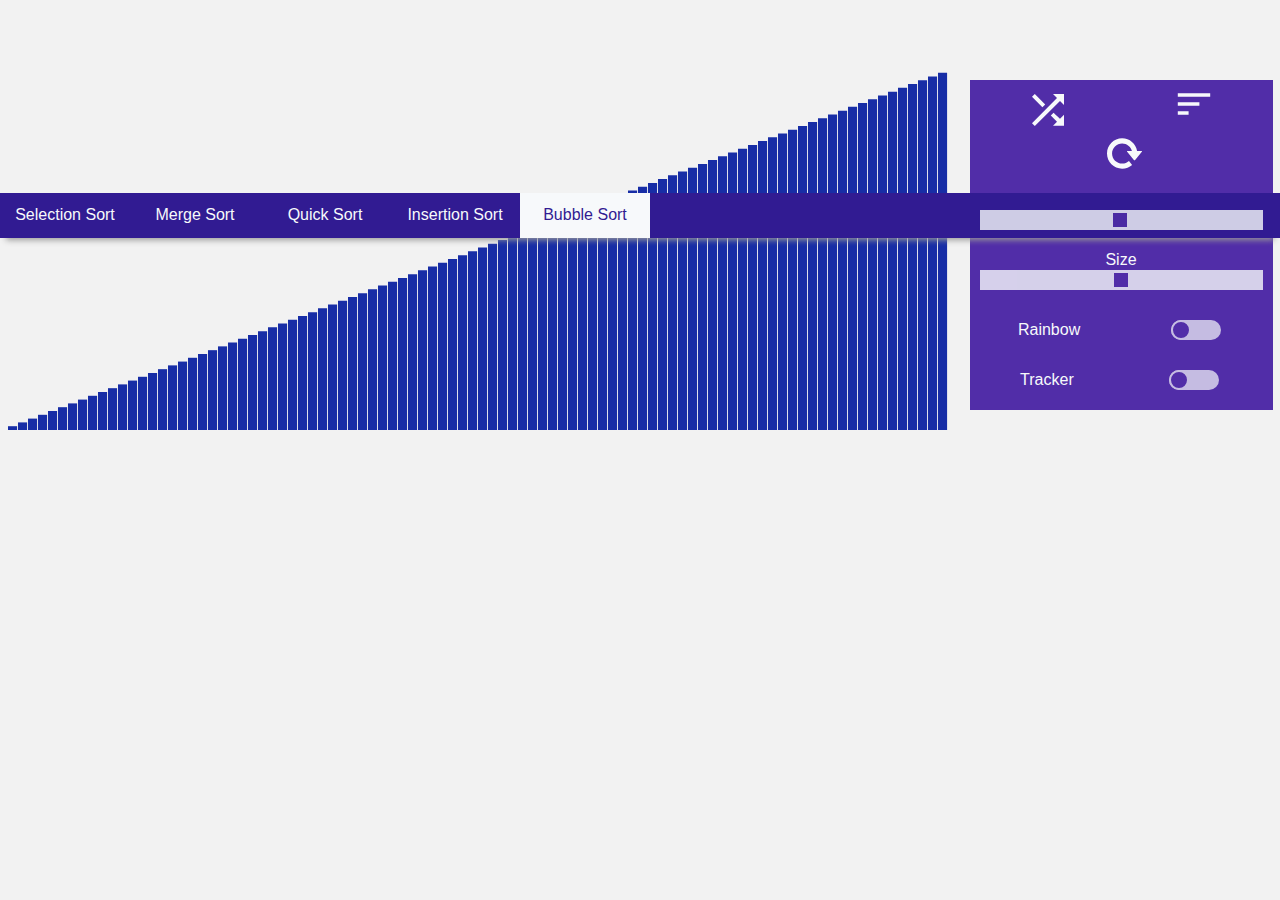
==== commit 293ff0d0: "Organised scss files" ====
--- a/CondingChallenges/sorting/index.html
+++ b/CondingChallenges/sorting/index.html
@@ -12,25 +12,25 @@
 
     <nav>
         <ul class="row">
-            <li id="Selection-sort" class="nav-element">
+            <li id="Selection-sort">
                 Selection Sort
             </li>
-            <li id="Merge-sort" class="nav-element">
+            <li id="Merge-sort">
                 Merge Sort
             </li>
-            <li id="Quick-sort" class="nav-element">
+            <li id="Quick-sort">
                 Quick Sort
             </li>
-            <li id="Insertion-sort" class="nav-element">
+            <li id="Insertion-sort">
                 Insertion Sort
             </li>
-            <li id="Bubble-sort" class="nav-element">
+            <li id="Bubble-sort">
                 Bubble Sort
             </li>
         </ul>
     </nav>
 
-    <div id="sidebar" class="column">
+    <div id="sidebar">
         <div class="row center">
             <button id="shuffle-btn">
                 <svg width="32px" viewBox="0 0 24 24">
--- a/CondingChallenges/sorting/css/main.css
+++ b/CondingChallenges/sorting/css/main.css
@@ -1,5 +1,192 @@
+nav {
+  height: 45px;
+  width: 100%;
+  transition: 300ms ease-out;
+  position: fixed;
+  box-shadow: 0 8px 6px -6px #999;
+}
+nav ul {
+  transition: 300ms ease-out;
+  list-style-type: none;
+  background-color: #311B92;
+  margin: 0;
+  padding: 0;
+  width: 100%;
+  height: 100%;
+}
+nav ul li {
+  transition: 300ms ease-out;
+  display: flex;
+  justify-content: center;
+  align-items: center;
+  color: #f7f9fb;
+  background-color: #311B92;
+  font-size: 16px;
+  width: 130px;
+  cursor: default;
+}
+nav ul li:hover {
+  background-color: #f7f9fb;
+  color: #311B92;
+}
+nav ul li:hover svg {
+  fill: #311B92;
+}
+nav ul li:active {
+  background-color: #311B92;
+  color: #f7f9fb;
+}
+nav ul li:active svg {
+  fill: #f7f9fb;
+}
+nav ul .nav-active {
+  background-color: #f7f9fb;
+  color: #311B92;
+}
+
+#sidebar {
+  grid-area: sidebar;
+  background-color: #512DA8;
+  display: flex;
+  flex-direction: column;
+  justify-content: center;
+  align-content: space-between;
+  padding: 5px;
+}
+#sidebar button {
+  outline: none;
+  transition: 300ms ease-out;
+  border: none;
+  background-color: #512DA8;
+  color: #f7f9fb;
+  width: 100%;
+  height: 50px;
+  font-size: 16px;
+  display: flex;
+  justify-content: center;
+  align-content: center;
+}
+#sidebar button:hover {
+  background-color: #f7f9fb;
+  color: #512DA8;
+}
+#sidebar button:hover .triangle {
+  border-left: 24px solid #512DA8;
+}
+#sidebar button:hover .square {
+  background-color: #512DA8;
+}
+#sidebar button:hover svg {
+  padding-top: 0;
+  fill: #512DA8;
+}
+#sidebar button:active {
+  background-color: #512DA8;
+  color: #f7f9fb;
+}
+#sidebar button:active .triangle {
+  border-left: 24px solid #F2F2F2;
+}
+#sidebar button:active .square {
+  background-color: #F2F2F2;
+}
+#sidebar button:active svg {
+  fill: #F2F2F2;
+}
+#sidebar #reset-btn:hover svg {
+  transform: rotate(180deg);
+}
+#sidebar #reset-btn:hover:active svg {
+  transform: rotate(360deg);
+}
+#sidebar label {
+  height: 20px;
+  display: flex;
+  justify-content: center;
+  align-items: center;
+}
+#sidebar .slider {
+  height: 50px;
+  padding: 5px 5px;
+  background-color: #512DA8;
+  color: #f7f9fb;
+  text-align: center;
+}
+#sidebar input[type=range] {
+  transition: 300ms ease-out;
+  -webkit-appearance: none;
+  -moz-appearance: none;
+  appearance: none;
+  margin: 0;
+  height: 20px;
+  width: 100%;
+  background-color: #f7f9fb;
+  opacity: 0.8;
+}
+#sidebar input:hover {
+  opacity: 1;
+}
+#sidebar input::-webkit-slider-thumb {
+  transition: 300ms ease-out;
+  -webkit-appearance: none;
+  -moz-appearance: none;
+  appearance: none;
+  background-color: #512DA8;
+  width: 20px;
+  height: 20px;
+  border-style: solid;
+  border-color: #f7f9fb;
+  border-width: 3px;
+}
+#sidebar input::-webkit-slider-thumb:hover {
+  border-style: solid;
+  border-color: #f7f9fb;
+  border-width: 0;
+}
+#sidebar .checkbox {
+  height: 50px;
+  background-color: #512DA8;
+  color: #f7f9fb;
+  display: flex;
+  justify-content: space-around;
+  align-items: center;
+}
+#sidebar input[type=checkbox] {
+  transition: 300ms ease-out;
+  -webkit-appearance: none;
+  -moz-appearance: none;
+  appearance: none;
+  outline: none;
+  width: 50px;
+  height: 20px;
+  background-color: #f7f9fb;
+  border-radius: 20px;
+  opacity: 0.7;
+}
+#sidebar input[type=checkbox]::before {
+  transition: 300ms ease-out;
+  display: inline-block;
+  content: "";
+  width: 16px;
+  height: 16px;
+  border-radius: 100%;
+  background-color: #512DA8;
+  border-style: solid;
+  border-color: #f7f9fb;
+  border-width: 2px;
+  transform: translateX(0);
+}
+#sidebar input[type=checkbox]:hover {
+  opacity: 1;
+}
+#sidebar input[type=checkbox]:checked:before {
+  display: inline-block;
+  transform: translateX(30px);
+}
+
 html {
-  font-family: sans-serif; }
+  font-family: sans-serif;
+}
 
 body {
   background-color: #F2F2F2;
@@ -8,13 +195,14 @@
   margin: 0;
   display: grid;
   grid-template-columns: 15px auto 303px 15px;
-  grid-template-rows: 40px auto;
-  grid-template-areas: 'nav nav nav nav' '. canvas sidebar .';
-  grid-row-gap: 20px;
+  grid-template-rows: 45px auto;
+  grid-template-areas: "nav nav nav nav" ". canvas sidebar .";
+  grid-row-gap: 15px;
   grid-column-gap: 15px;
   opacity: 0;
   align-items: center;
-  justify-content: center; }
+  justify-content: center;
+}
 
 @media screen and (max-width: 635px) {
   body {
@@ -24,262 +212,39 @@
     margin: 0;
     display: grid;
     grid-template-columns: 15px auto 303px 15px;
-    grid-template-rows: 40px auto auto;
-    grid-template-areas: 'nav nav nav nav' '. canvas canvas .' '. sidebar sidebar .';
+    grid-template-rows: 45px auto auto;
+    grid-template-areas: "nav nav nav nav" ". canvas canvas ." ". sidebar sidebar .";
     grid-row-gap: 20px;
     grid-column-gap: 15px;
     opacity: 0;
     align-items: center;
-    justify-content: center; } }
-nav {
-  height: 40px;
-  width: 100%;
-  transition: 300ms ease-out;
-  grid-area: nav;
-  position: fixed;
-  z-index: 1;
-  box-shadow: 0 8px 6px -6px #999; }
-
-nav:hover {
-  grid-template-rows: 55px 300px;
-  height: 55px; }
-  nav:hover #home svg {
-    width: 35px;
-    height: 35px; }
-  nav:hover #options svg {
-    width: 39px;
-    height: 39px; }
-
-ul {
-  transition: 300ms ease-out;
-  list-style-type: none;
-  background-color: #1B1D40;
-  margin: 0;
-  padding: 0;
-  width: 100%;
-  height: 100%; }
-
-.nav-element {
-  transition: 300ms ease-out;
-  display: flex;
-  justify-content: center;
-  align-items: center;
-  color: #f7f9fb;
-  background-color: #1B1D40;
-  font-size: 16px;
-  width: 130px;
-  cursor: default; }
-
-.nav-element:hover {
-  background-color: #F2F2F2;
-  color: #2F6CD0; }
-  .nav-element:hover svg {
-    fill: #1B1D40; }
-
-.nav-element:active {
-  background-color: #1B1D40;
-  color: #F2F2F2; }
-  .nav-element:active svg {
-    fill: #F2F2F2; }
-
-#options {
-  grid-area: options;
-  display: inline-block;
-  padding-top: 3px; }
-
-#options:hover #options-dropdown {
-  height: auto; }
-
-#Bubble-sort {
-  grid-area: bubble; }
-
+    justify-content: center;
+  }
+}
 canvas {
   transition: 500ms ease-out;
   grid-area: canvas;
-  opacity: 0; }
-
-.nav-active {
-  background-color: #F2F2F2;
-  color: #2F6CD0; }
-
-#sidebar {
-  grid-area: sidebar;
-  background-color: #172DA6;
-  justify-content: center;
-  align-content: space-between;
-  padding: 5px; }
-
-button {
-  outline: none;
-  transition: 300ms ease-out;
-  border: none;
-  border-color: #172DA6;
-  border-width: 4px;
-  border-style: solid;
-  background-color: #172DA6;
-  color: #f7f9fb;
-  width: 100%;
-  height: 50px;
-  font-size: 16px;
-  display: flex;
-  justify-content: center;
-  align-content: center; }
-
-button:hover {
-  background-color: #f7f9fb;
-  color: #172DA6; }
-  button:hover .triangle {
-    border-left: 24px solid #172DA6; }
-  button:hover .square {
-    background-color: #172DA6; }
-  button:hover svg {
-    padding-top: 0;
-    fill: #172DA6; }
-
-button:active {
-  background-color: #172DA6;
-  color: #f7f9fb; }
-  button:active .triangle {
-    border-left: 24px solid #F2F2F2; }
-  button:active .square {
-    background-color: #F2F2F2; }
-  button:active svg {
-    fill: #F2F2F2; }
-
-input[type="range"] {
-  transition: 300ms ease-out;
-  -webkit-appearance: none;
-  -moz-appearance: none;
-  appearance: none;
-  margin: 0;
-  height: 20px;
-  width: 100%;
-  background-color: #f7f9fb;
-  opacity: 0.8; }
-
-input:hover {
-  opacity: 1; }
-
-input::-webkit-slider-thumb {
-  transition: 300ms ease-out;
-  -webkit-appearance: none;
-  -moz-appearance: none;
-  appearance: none;
-  background-color: #172DA6;
-  width: 20px;
-  height: 20px;
-  border-style: solid;
-  border-color: #f7f9fb;
-  border-width: 2px; }
-
-input::-webkit-slider-thumb:hover {
-  border-style: solid;
-  border-color: #f7f9fb;
-  border-width: 0px; }
-
-label {
-  height: 20px;
-  display: flex;
-  justify-content: center;
-  align-items: center; }
-
-.slider {
-  height: 50px;
-  padding: 5px 5px;
-  background-color: #172DA6;
-  color: #f7f9fb;
-  text-align: center; }
-
-#reset-btn:hover svg {
-  transform: rotate(180deg); }
-#reset-btn:hover:active svg {
-  transform: rotate(360deg); }
-
-#swap {
-  grid-area: swap;
-  background-color: #172DA6;
-  color: #f7f9fb;
-  display: flex;
-  justify-content: space-evenly;
-  align-items: center; }
-
-#swap-counter {
-  grid-area: count;
-  background-color: #172DA6;
-  color: #f7f9fb;
-  display: flex;
-  justify-content: space-evenly;
-  align-items: center;
-  font-size: 16px; }
-
-.checkbox {
-  height: 50px;
-  background-color: #172DA6;
-  color: #f7f9fb;
-  display: flex;
-  justify-content: space-around;
-  align-items: center; }
-
-input[type="checkbox"] {
-  transition: 300ms ease-out;
-  -webkit-appearance: none;
-  -moz-appearance: none;
-  appearance: none;
-  outline: none;
-  width: 50px;
-  height: 20px;
-  background-color: #f7f9fb;
-  border-radius: 20px;
-  opacity: 0.8; }
-
-input[type="checkbox"]::before {
-  transition: 300ms ease-out;
-  display: inline-block;
-  content: "";
-  width: 16px;
-  height: 16px;
-  border-radius: 100%;
-  background-color: #172DA6;
-  border-style: solid;
-  border-color: #f7f9fb;
-  border-width: 2px;
-  transform: translateX(0); }
-
-input[type="checkbox"]:hover {
-  opacity: 1; }
-
-input[type="checkbox"]:checked:before {
-  display: inline-block;
-  transform: translateX(30px); }
-
-.triangle {
-  width: 0;
-  height: 0;
-  border-top: 12px solid transparent;
-  border-left: 24px solid #f7f9fb;
-  border-bottom: 12px solid transparent;
-  margin: auto; }
-
-.square {
-  height: 24px;
-  width: 24px;
-  background-color: #f7f9fb;
-  margin: auto; }
+  opacity: 0;
+}
 
 svg {
   transition: 300ms ease-out;
-  fill: #f7f9fb; }
+  fill: #f7f9fb;
+}
 
 .row {
-  display: flex; }
+  display: flex;
+}
 
 .column {
   display: flex;
-  flex-direction: column; }
+  flex-direction: column;
+}
 
 .center {
   display: flex;
   justify-content: center;
-  align-content: center; }
+  align-content: center;
+}
 
 /*# sourceMappingURL=main.css.map */
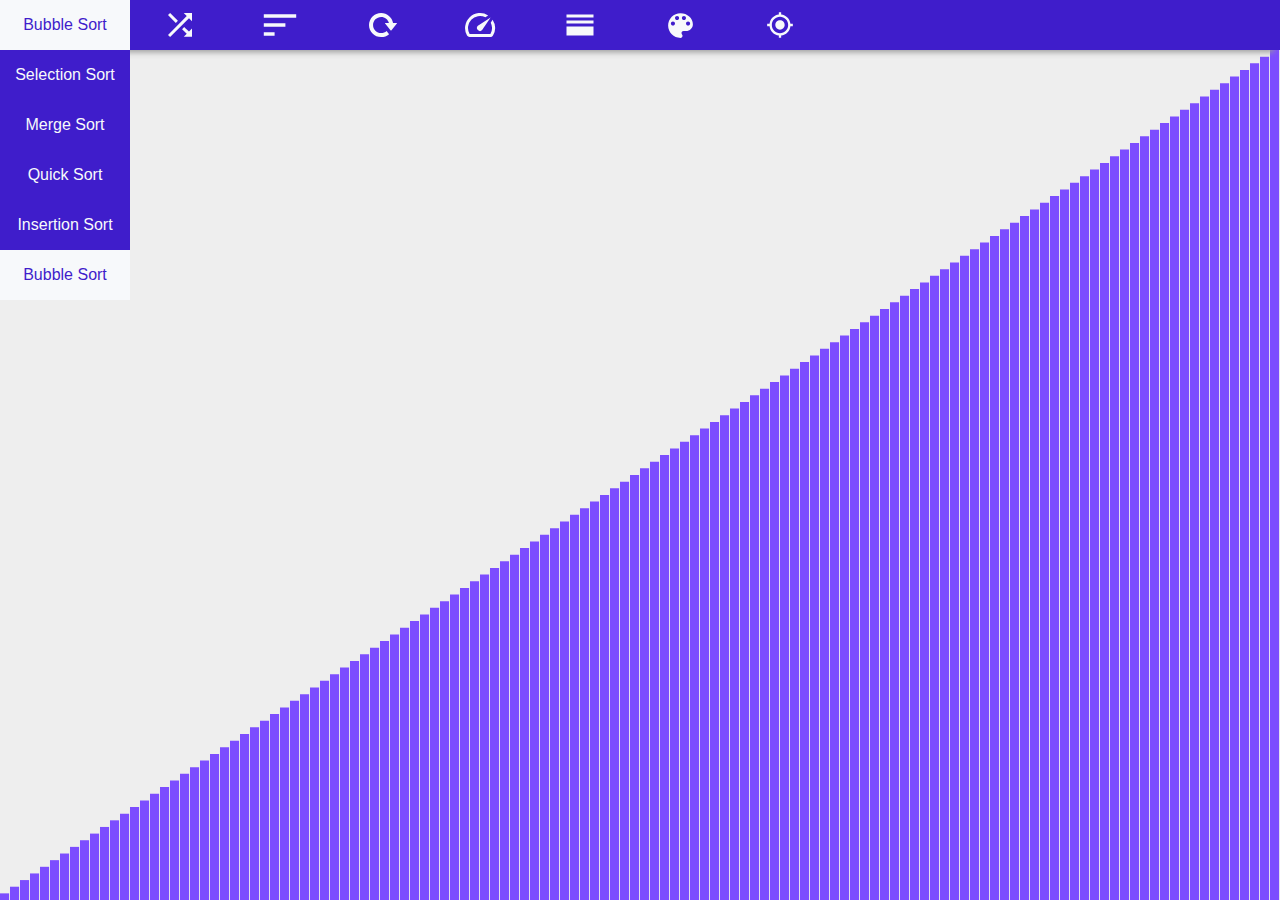
==== commit 49b4099d: "Finished redesign" ====
--- a/CondingChallenges/sorting/index.html
+++ b/CondingChallenges/sorting/index.html
@@ -11,71 +11,90 @@
 <body>
 
     <nav>
-        <ul class="row">
-            <li id="Selection-sort">
-                Selection Sort
+        <ul>
+
+            <li class="dropdown">
+                <span class="dropdown-title">Sorts</span>
+                <div class="dropdown-content sort">
+                    <a id="Selection-sort">
+                        Selection Sort
+                    </a>
+                    <a id="Merge-sort">
+                        Merge Sort
+                    </a>
+                    <a id="Quick-sort">
+                        Quick Sort
+                    </a>
+                    <a id="Insertion-sort">
+                        Insertion Sort
+                    </a>
+                    <a id="Bubble-sort">
+                        Bubble Sort
+                    </a>
+                </div>
             </li>
-            <li id="Merge-sort">
-                Merge Sort
+
+            <li id="shuffle-btn" title="shuffle" class="nav-width-short">
+                <svg width="24px" viewBox="0 0 24 24">
+                <path
+                        d="M9.9,7.8,2.1,0,0,2.1,7.8,9.9ZM15.75,0l3,3L0,21.9,2.1,24,21,5.25l3,3V0Zm.45,14.1-2.1,2.1,4.65,4.65-3,3H24V15.6l-3,3C21,18.75,16.2,14.1,16.2,14.1Z" />
+            </svg>
             </li>
-            <li id="Quick-sort">
-                Quick Sort
-            </li>
-            <li id="Insertion-sort">
-                Insertion Sort
-            </li>
-            <li id="Bubble-sort">
-                Bubble Sort
-            </li>
-        </ul>
-    </nav>
 
-    <div id="sidebar">
-        <div class="row center">
-            <button id="shuffle-btn">
-                <svg width="32px" viewBox="0 0 24 24">
-                    <path
-                        d="M9.9,7.8,2.1,0,0,2.1,7.8,9.9ZM15.75,0l3,3L0,21.9,2.1,24,21,5.25l3,3V0Zm.45,14.1-2.1,2.1,4.65,4.65-3,3H24V15.6l-3,3C21,18.75,16.2,14.1,16.2,14.1Z" />
-                </svg>
-            </button>
-
-            <button id="sort-btn">
+            <li id="sort-btn" title="sort" class="nav-width-short">
                 <svg height="36" viewBox="0 2 24 20" width="48">
                     <path d="M3 18h6v-2H3v2zM3 6v2h18V6H3zm0 7h12v-2H3v2z" />
                     <path d="M0 0h24v24H0z" fill="none" /></svg>
-            </button>
-        </div>
+            </li>
 
-        <button id="reset-btn">
-            <svg width="35px" height="35px" viewBox="0 0 500 500" style="padding-left:6px;">
-                <path d="M492.1,213.8h-62.2C412.6,111.5,323.6,33.5,216.5,33.5C97,33.5,0.1,130.5,0.1,250S97,466.5,216.5,466.5
+            <li id="reset-btn" title="reset" class="nav-width-short">
+                <svg width="28px" viewBox="0 0 500 500" style="padding-left:6px;">
+                        <path d="M492.1,213.8h-62.2C412.6,111.5,323.6,33.5,216.5,33.5C97,33.5,0.1,130.5,0.1,250S97,466.5,216.5,466.5
 c54.5,0,104.3-20.2,142.3-53.4L314,356.2c-25.7,23.6-59.9,38.1-97.4,38.1c-79.6,0-144.3-64.7-144.3-144.3s64.7-144.3,144.3-144.3
 c67.1,0,123.4,46,139.5,108.1h-63c-7.9,0-10.3,5.1-5.3,11.2l95.8,117.9c5,6.2,13.1,6.2,18.2,0L497.6,225
 C502.4,218.9,500,213.8,492.1,213.8z" />
-            </svg>
-        </button>
+                    </svg>
+            </li>
 
-        <div id="speed-sld" class="slider">
-            <label for="speed">Speed</label>
-            <input type="range" step="1" min="1" value="50" max="100" id="speed">
-        </div>
+            <li class="dropdown nav-width-short" title="speed">
+                <span class="dropdown-title">
+                    <svg viewBox="0 0 24 24" width="36"><path d="M0 0h24v24H0z" fill="none"/><path d="M20.38 8.57l-1.23 1.85a8 8 0 0 1-.22 7.58H5.07A8 8 0 0 1 15.58 6.85l1.85-1.23A10 10 0 0 0 3.35 19a2 2 0 0 0 1.72 1h13.85a2 2 0 0 0 1.74-1 10 10 0 0 0-.27-10.44zm-9.79 6.84a2 2 0 0 0 2.83 0l5.66-8.49-8.49 5.66a2 2 0 0 0 0 2.83z"/></svg>
+                </span>
+                <div id="speed-sld" class="dropdown-content slider-container">
+                    <label for="speed" style="display: none">Speed</label>
+                    <input type="range" step="1" min="1" value="50" max="100" id="speed">
+                </div>
+            </li>
 
-        <div id="size-sld" class="slider">
-            <label for="size">Size</label>
-            <input type="range" step="1" min="1" value="10" max="19" id="size">
-        </div>
+            <li class="dropdown nav-width-short" title="Bar Width">
+                <span class="dropdown-title">
+                <svg viewBox="0 0 24 24" width="36"><path d="M0 0h24v24H0V0z" fill="none"/><path d="M3 19h18v-6H3v6zm0-8h18V9H3v2zm0-6v2h18V5H3z"/></svg>                </span>
+                <div id="size-sld" class="dropdown-content slider-container">
+                    <label for="size" style="display: none">Size</label>
+                    <input type="range" step="1" min="1" value="10" max="19" id="size">
+                </div>
+            </li>
 
-        <div id="color" class="checkbox">
-            <label for="rainbow"> Rainbow </label>
-            <input type="checkbox" id="rainbow">
-        </div>
+            <li class="nav-width-short">
+                <input type="checkbox" id="rainbow">
+                <label for="rainbow" style="position: absolute">
+                    <svg viewBox="0 0 24 24" width="33"><path d="M12 3c-4.97 0-9 4.03-9 9s4.03 9 9 9c.83 0 1.5-.67 1.5-1.5 0-.39-.15-.74-.39-1.01-.23-.26-.38-.61-.38-.99 0-.83.67-1.5 1.5-1.5H16c2.76 0 5-2.24 5-5 0-4.42-4.03-8-9-8zm-5.5 9c-.83 0-1.5-.67-1.5-1.5S5.67 9 6.5 9 8 9.67 8 10.5 7.33 12 6.5 12zm3-4C8.67 8 8 7.33 8 6.5S8.67 5 9.5 5s1.5.67 1.5 1.5S10.33 8 9.5 8zm5 0c-.83 0-1.5-.67-1.5-1.5S13.67 5 14.5 5s1.5.67 1.5 1.5S15.33 8 14.5 8zm3 4c-.83 0-1.5-.67-1.5-1.5S16.67 9 17.5 9s1.5.67 1.5 1.5-.67 1.5-1.5 1.5z"/><path d="M0 0h24v24H0z" fill="none"/>
+                    </svg>
+                </label>
+            </li>
 
-        <div id="track" class="checkbox">
-            <label for="tracked"> Tracker </label>
-            <input type="checkbox" id="tracked">
-        </div>
+            <li class="nav-width-short">
+                <input type="checkbox" id="tracked">
+                <label for="tracked" style="position: absolute">
+                    <svg viewBox="0 0 24 24" width="28">
+                        <path d="M0 0h24v24H0z" fill="none"/>
+                        <path d="M12 8c-2.21 0-4 1.79-4 4s1.79 4 4 4 4-1.79 4-4-1.79-4-4-4zm8.94 3c-.46-4.17-3.77-7.48-7.94-7.94V1h-2v2.06C6.83 3.52 3.52 6.83 3.06 11H1v2h2.06c.46 4.17 3.77 7.48 7.94 7.94V23h2v-2.06c4.17-.46 7.48-3.77 7.94-7.94H23v-2h-2.06zM12 19c-3.87 0-7-3.13-7-7s3.13-7 7-7 7 3.13 7 7-3.13 7-7 7z"/>
+                    </svg>
+                </label>
+            </li>
 
-    </div>
+        </ul>
+    </nav>
 
     <script src="./js/main.js" type="module"></script>
 </body>
--- a/CondingChallenges/sorting/css/main.css
+++ b/CondingChallenges/sorting/css/main.css
@@ -1,14 +1,15 @@
 nav {
-  height: 45px;
+  height: 50px;
   width: 100%;
   transition: 300ms ease-out;
   position: fixed;
   box-shadow: 0 8px 6px -6px #999;
+  z-index: 2;
 }
 nav ul {
   transition: 300ms ease-out;
   list-style-type: none;
-  background-color: #311B92;
+  background-color: #3f1dcb;
   margin: 0;
   padding: 0;
   width: 100%;
@@ -16,103 +17,53 @@
 }
 nav ul li {
   transition: 300ms ease-out;
-  display: flex;
-  justify-content: center;
-  align-items: center;
-  color: #f7f9fb;
-  background-color: #311B92;
+  float: left;
+  display: flex;
+  justify-content: center;
+  align-items: center;
+  color: #f7f9fb;
+  background-color: #3f1dcb;
   font-size: 16px;
+  height: 50px;
   width: 130px;
   cursor: default;
 }
 nav ul li:hover {
   background-color: #f7f9fb;
-  color: #311B92;
+  color: #3f1dcb;
 }
 nav ul li:hover svg {
-  fill: #311B92;
+  padding-top: 0;
+  fill: #3f1dcb;
+}
+nav ul li:hover input[type=checkbox] {
+  background-color: #f7f9fb;
+  color: #3f1dcb;
 }
 nav ul li:active {
-  background-color: #311B92;
+  background-color: #3f1dcb;
   color: #f7f9fb;
 }
 nav ul li:active svg {
   fill: #f7f9fb;
 }
-nav ul .nav-active {
-  background-color: #f7f9fb;
-  color: #311B92;
-}
-
-#sidebar {
-  grid-area: sidebar;
-  background-color: #512DA8;
-  display: flex;
-  flex-direction: column;
-  justify-content: center;
-  align-content: space-between;
-  padding: 5px;
-}
-#sidebar button {
-  outline: none;
-  transition: 300ms ease-out;
-  border: none;
-  background-color: #512DA8;
-  color: #f7f9fb;
-  width: 100%;
-  height: 50px;
-  font-size: 16px;
-  display: flex;
-  justify-content: center;
-  align-content: center;
-}
-#sidebar button:hover {
-  background-color: #f7f9fb;
-  color: #512DA8;
-}
-#sidebar button:hover .triangle {
-  border-left: 24px solid #512DA8;
-}
-#sidebar button:hover .square {
-  background-color: #512DA8;
-}
-#sidebar button:hover svg {
-  padding-top: 0;
-  fill: #512DA8;
-}
-#sidebar button:active {
-  background-color: #512DA8;
-  color: #f7f9fb;
-}
-#sidebar button:active .triangle {
-  border-left: 24px solid #F2F2F2;
-}
-#sidebar button:active .square {
-  background-color: #F2F2F2;
-}
-#sidebar button:active svg {
-  fill: #F2F2F2;
-}
-#sidebar #reset-btn:hover svg {
-  transform: rotate(180deg);
-}
-#sidebar #reset-btn:hover:active svg {
-  transform: rotate(360deg);
-}
-#sidebar label {
-  height: 20px;
-  display: flex;
-  justify-content: center;
-  align-items: center;
-}
-#sidebar .slider {
-  height: 50px;
-  padding: 5px 5px;
-  background-color: #512DA8;
-  color: #f7f9fb;
-  text-align: center;
-}
-#sidebar input[type=range] {
+nav ul li:active input[type=checkbox] {
+  background-color: #3f1dcb;
+  color: #f7f9fb;
+}
+nav ul li .slider-container {
+  height: 50px;
+  width: 260px;
+  position: relative;
+  left: -99px;
+  background-color: #3f1dcb;
+  color: #f7f9fb;
+  display: flex !important;
+  justify-content: center !important;
+  align-items: center !important;
+  padding: 0 10px;
+}
+nav ul li input[type=range] {
   transition: 300ms ease-out;
   -webkit-appearance: none;
   -moz-appearance: none;
@@ -123,107 +74,143 @@
   background-color: #f7f9fb;
   opacity: 0.8;
 }
-#sidebar input:hover {
+nav ul li input:hover {
   opacity: 1;
 }
-#sidebar input::-webkit-slider-thumb {
-  transition: 300ms ease-out;
+nav ul li input::-webkit-slider-thumb {
+  transition: 50ms ease-out;
   -webkit-appearance: none;
   -moz-appearance: none;
   appearance: none;
-  background-color: #512DA8;
+  background-color: #3f1dcb;
   width: 20px;
   height: 20px;
   border-style: solid;
   border-color: #f7f9fb;
   border-width: 3px;
 }
-#sidebar input::-webkit-slider-thumb:hover {
+nav ul li input::-webkit-slider-thumb:hover {
   border-style: solid;
   border-color: #f7f9fb;
   border-width: 0;
 }
-#sidebar .checkbox {
-  height: 50px;
-  background-color: #512DA8;
-  color: #f7f9fb;
-  display: flex;
-  justify-content: space-around;
-  align-items: center;
-}
-#sidebar input[type=checkbox] {
+nav ul li label {
+  display: flex;
+  justify-content: center;
+  align-items: center;
+}
+nav ul li input[type=checkbox] {
   transition: 300ms ease-out;
   -webkit-appearance: none;
   -moz-appearance: none;
   appearance: none;
   outline: none;
-  width: 50px;
-  height: 20px;
-  background-color: #f7f9fb;
-  border-radius: 20px;
-  opacity: 0.7;
-}
-#sidebar input[type=checkbox]::before {
-  transition: 300ms ease-out;
+  width: 130px;
+  height: 50px;
+  margin: 0;
+  background-color: #3f1dcb;
+}
+nav ul li input[type=checkbox]:checked {
+  background-color: #f7f9fb;
+  color: #3f1dcb;
+}
+nav ul li input[type=checkbox]:checked:checked + label {
+  color: #3f1dcb;
+}
+nav ul li input[type=checkbox]:checked:checked + label svg {
+  fill: #3f1dcb;
+}
+nav ul li input[type=checkbox]:checked:active {
+  background-color: #3f1dcb;
+}
+nav ul li input[type=checkbox]:checked:active + label svg {
+  fill: #f7f9fb;
+}
+nav ul #reset-btn:hover svg {
+  transform: rotate(180deg);
+}
+nav ul #reset-btn:hover:active svg {
+  transform: rotate(360deg);
+}
+nav ul .nav-width-short {
+  width: 100px;
+}
+nav ul .dropdown {
+  transition: 300ms ease-out;
+  position: relative;
   display: inline-block;
-  content: "";
-  width: 16px;
-  height: 16px;
-  border-radius: 100%;
-  background-color: #512DA8;
-  border-style: solid;
-  border-color: #f7f9fb;
-  border-width: 2px;
-  transform: translateX(0);
-}
-#sidebar input[type=checkbox]:hover {
-  opacity: 1;
-}
-#sidebar input[type=checkbox]:checked:before {
-  display: inline-block;
-  transform: translateX(30px);
+}
+nav ul .dropdown .dropdown-title {
+  display: flex;
+  justify-content: center;
+  align-items: center;
+  margin: auto;
+  width: 100%;
+  height: 50px;
+}
+nav ul .dropdown .dropdown-content {
+  transition: inherit;
+  display: block;
+  position: absolute;
+  background-color: #3f1dcb;
+  height: 0;
+  overflow: hidden;
+}
+nav ul .dropdown .dropdown-content a {
+  display: flex;
+  justify-content: center;
+  align-items: center;
+  width: 130px;
+  height: 50px;
+  color: #f7f9fb;
+  text-decoration: none;
+}
+nav ul .dropdown .nav-active {
+  background-color: #f7f9fb;
+  color: #3f1dcb !important;
+}
+nav ul .dropdown:hover {
+  background-color: #3f1dcb;
+  color: #f7f9fb;
+}
+nav ul .dropdown:hover .sort {
+  height: 250px;
+}
+nav ul .dropdown:hover .slider-container {
+  height: 50px;
+}
+nav ul .dropdown:hover a:hover {
+  background-color: #f7f9fb;
+  color: #3f1dcb;
+}
+nav ul .dropdown:hover span {
+  background-color: #f7f9fb;
+  color: #3f1dcb;
+}
+nav ul .dropdown:hover span svg {
+  fill: #3f1dcb;
 }
 
 html {
   font-family: sans-serif;
+  width: 100%;
+  height: 100%;
 }
 
 body {
-  background-color: #F2F2F2;
+  background-color: #EEE;
   transition: 500ms ease-out;
   padding: 0;
   margin: 0;
-  display: grid;
-  grid-template-columns: 15px auto 303px 15px;
-  grid-template-rows: 45px auto;
-  grid-template-areas: "nav nav nav nav" ". canvas sidebar .";
-  grid-row-gap: 15px;
-  grid-column-gap: 15px;
-  opacity: 0;
-  align-items: center;
-  justify-content: center;
-}
-
-@media screen and (max-width: 635px) {
-  body {
-    background-color: #F2F2F2;
-    transition: 500ms ease-out;
-    padding: 0;
-    margin: 0;
-    display: grid;
-    grid-template-columns: 15px auto 303px 15px;
-    grid-template-rows: 45px auto auto;
-    grid-template-areas: "nav nav nav nav" ". canvas canvas ." ". sidebar sidebar .";
-    grid-row-gap: 20px;
-    grid-column-gap: 15px;
-    opacity: 0;
-    align-items: center;
-    justify-content: center;
-  }
-}
+  width: 100%;
+  height: 100%;
+}
+
 canvas {
   transition: 500ms ease-out;
-  grid-area: canvas;
+  position: absolute;
+  bottom: 0;
+  width: 100%;
   opacity: 0;
 }
 
